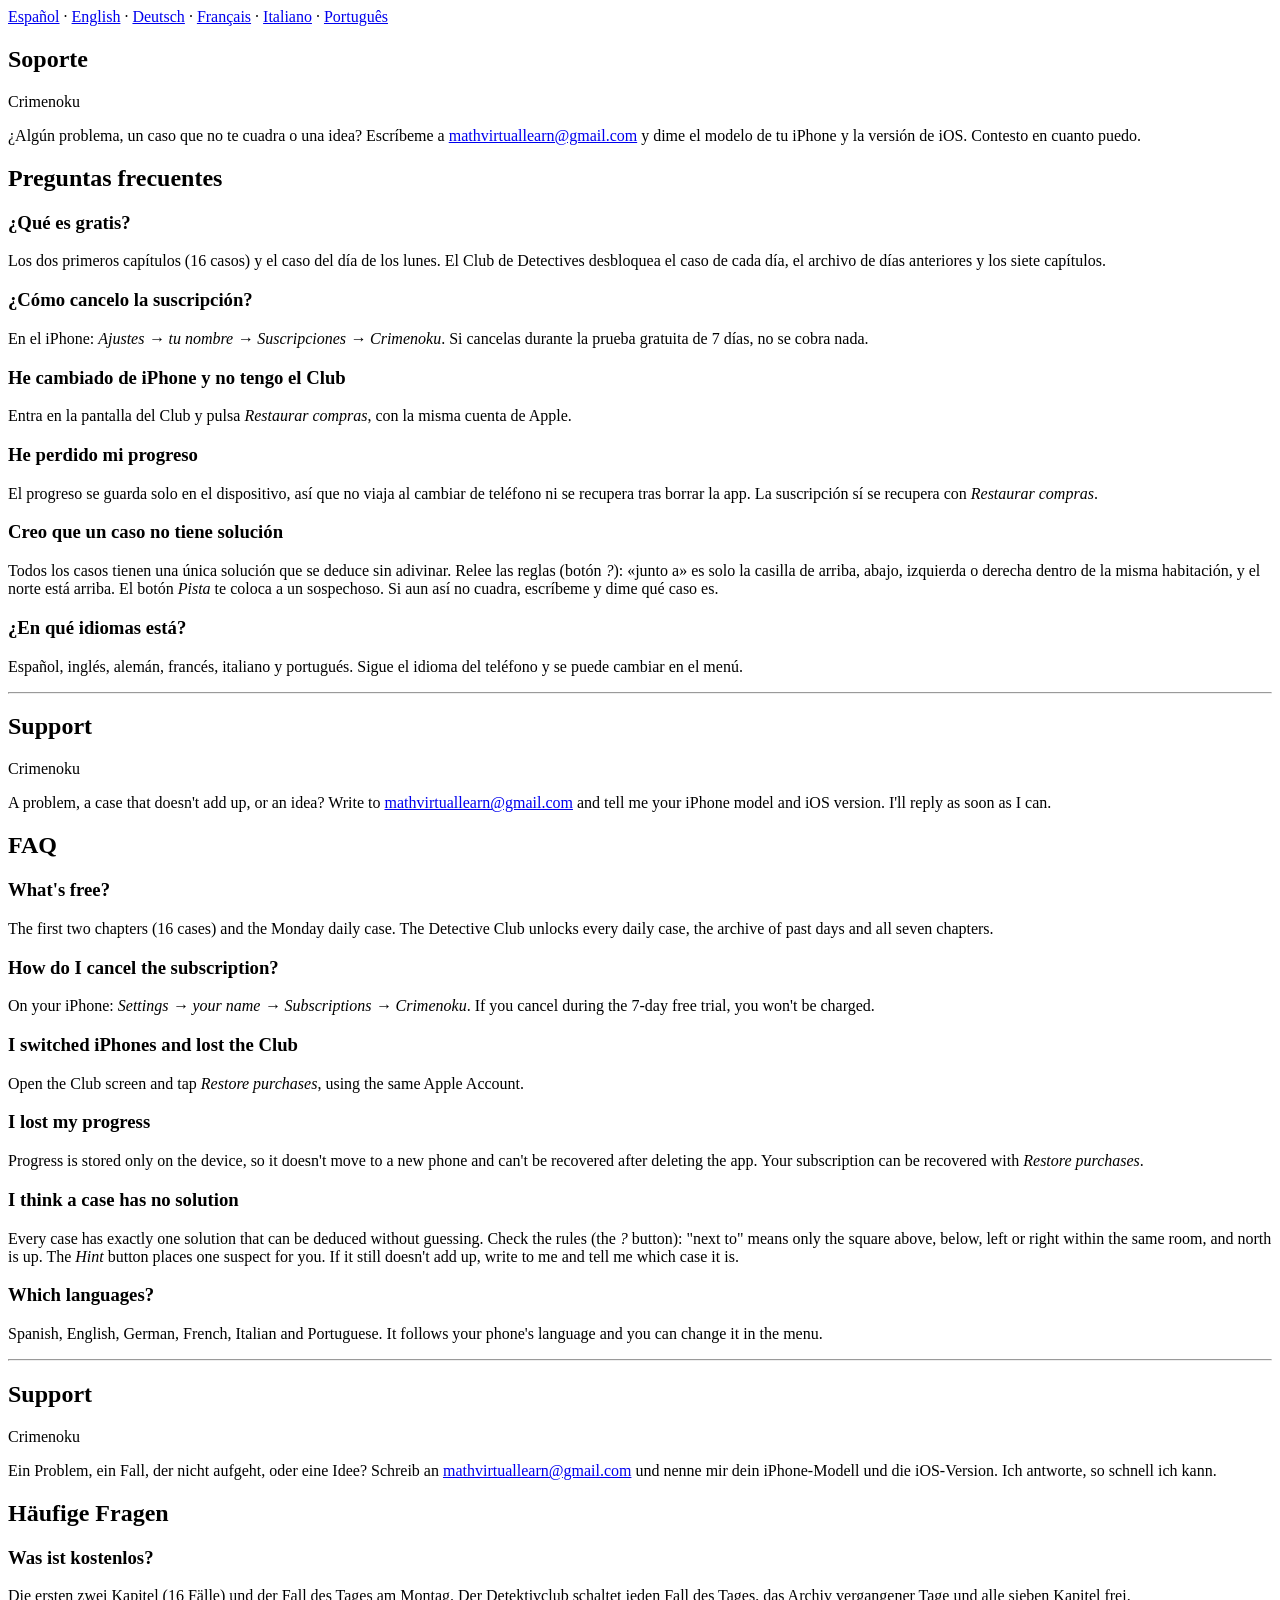
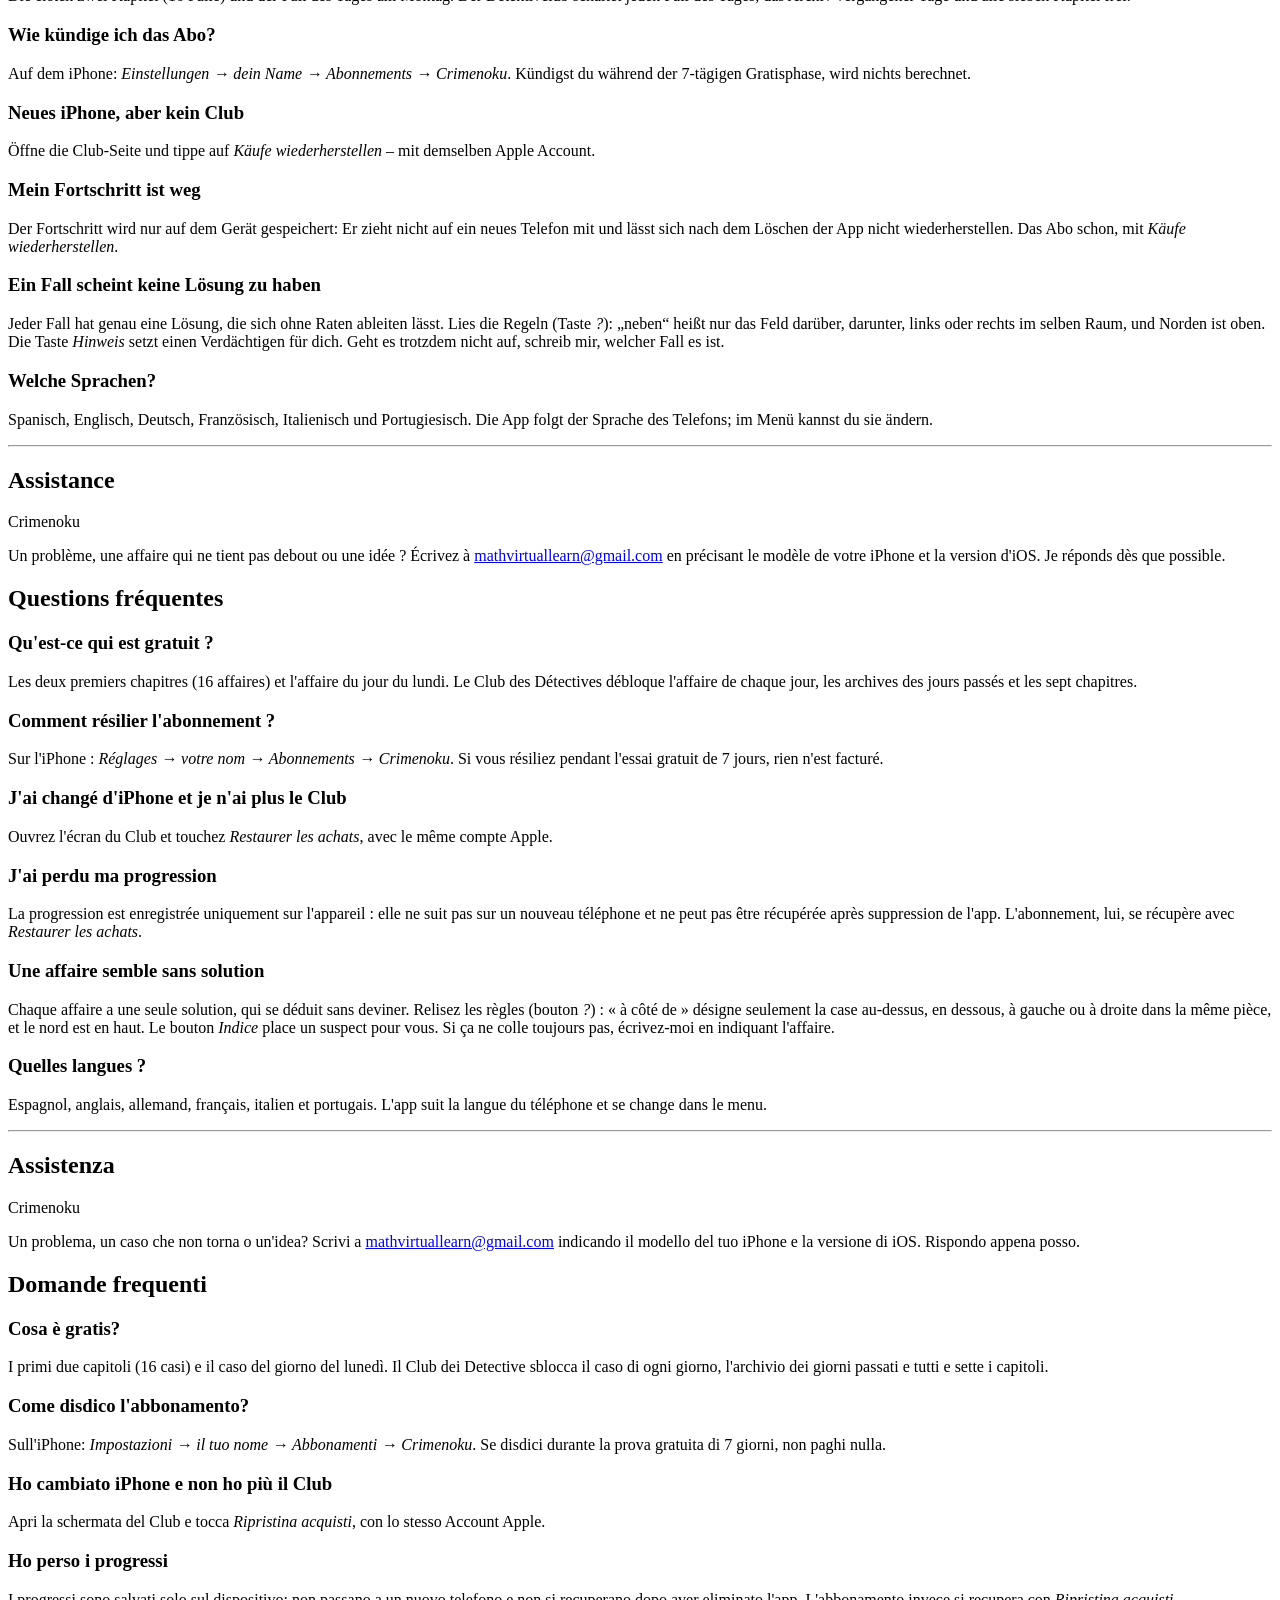
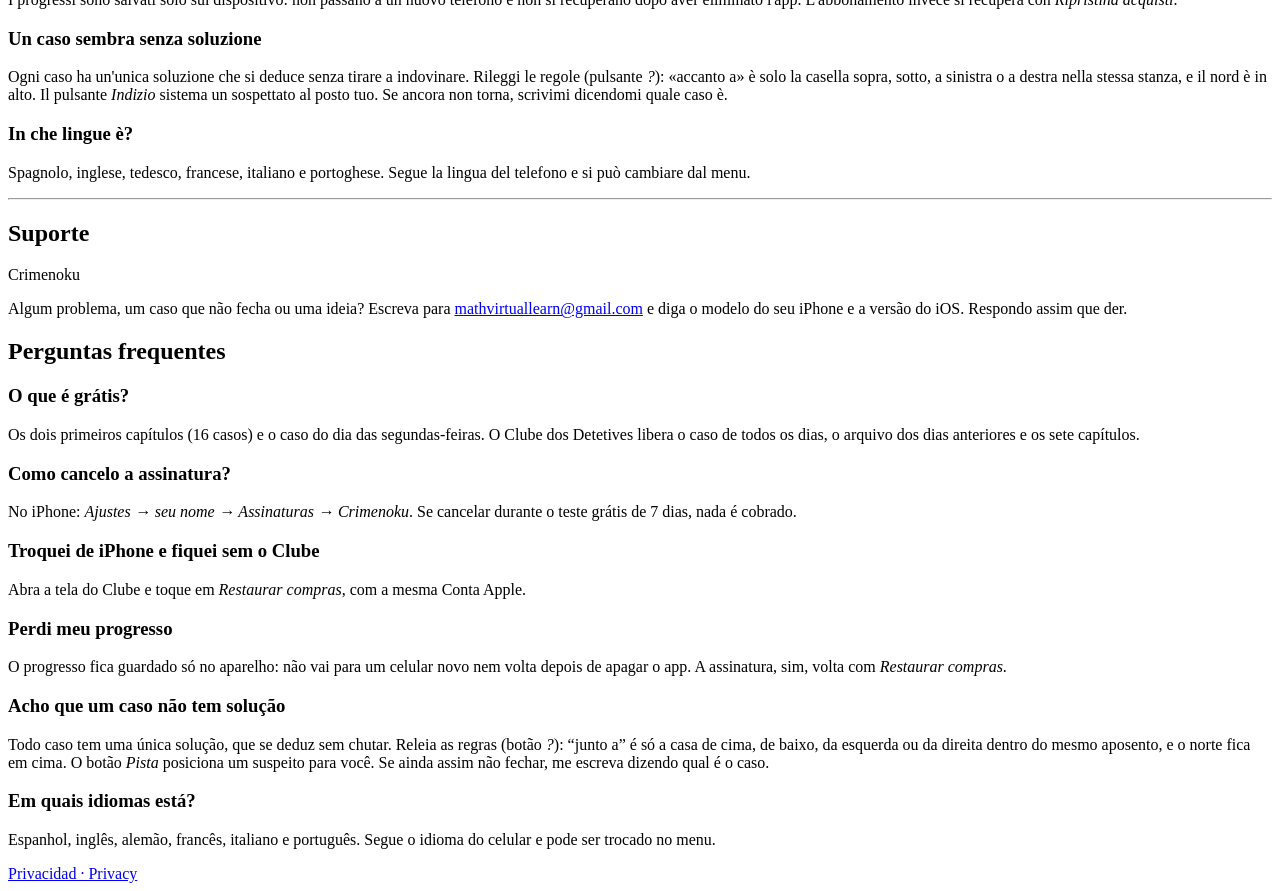
==== support.html @ f3ffa32c "Añade support.html" ====
<!DOCTYPE html>
<html lang="es">
<head>
<meta charset="utf-8">
<meta name="viewport" content="width=device-width, initial-scale=1">
<title>Soporte · Support · Crimenoku</title>
<link rel="stylesheet" href="estilo.css">
</head>
<body>

<nav class="idiomas"><a href="#es">Español</a> · <a href="#en">English</a> · <a href="#de">Deutsch</a> · <a href="#fr">Français</a> · <a href="#it">Italiano</a> · <a href="#pt-BR">Português</a></nav>

<section id="es" lang="es">
<h1>Soporte</h1>
<p class="fecha">Crimenoku</p>
<p class="resumen">¿Algún problema, un caso que no te cuadra o una idea? Escríbeme a
<a href="mailto:mathvirtuallearn@gmail.com">mathvirtuallearn@gmail.com</a> y dime el modelo de tu iPhone y la versión de iOS. Contesto en
cuanto puedo.</p>
<h2>Preguntas frecuentes</h2>
<h3>¿Qué es gratis?</h3>
<p>Los dos primeros capítulos (16 casos) y el caso del día de los lunes. El Club de Detectives
desbloquea el caso de cada día, el archivo de días anteriores y los siete capítulos.</p>
<h3>¿Cómo cancelo la suscripción?</h3>
<p>En el iPhone: <em>Ajustes → tu nombre → Suscripciones → Crimenoku</em>. Si cancelas durante la
prueba gratuita de 7 días, no se cobra nada.</p>
<h3>He cambiado de iPhone y no tengo el Club</h3>
<p>Entra en la pantalla del Club y pulsa <em>Restaurar compras</em>, con la misma cuenta de Apple.</p>
<h3>He perdido mi progreso</h3>
<p>El progreso se guarda solo en el dispositivo, así que no viaja al cambiar de teléfono ni se
recupera tras borrar la app. La suscripción sí se recupera con <em>Restaurar compras</em>.</p>
<h3>Creo que un caso no tiene solución</h3>
<p>Todos los casos tienen una única solución que se deduce sin adivinar. Relee las reglas (botón
<em>?</em>): «junto a» es solo la casilla de arriba, abajo, izquierda o derecha dentro de la misma
habitación, y el norte está arriba. El botón <em>Pista</em> te coloca a un sospechoso. Si aun así no
cuadra, escríbeme y dime qué caso es.</p>
<h3>¿En qué idiomas está?</h3>
<p>Español, inglés, alemán, francés, italiano y portugués. Sigue el idioma del teléfono y se puede
cambiar en el menú.</p>
</section>
<hr>
<section id="en" lang="en">
<h1>Support</h1>
<p class="fecha">Crimenoku</p>
<p class="resumen">A problem, a case that doesn't add up, or an idea? Write to
<a href="mailto:mathvirtuallearn@gmail.com">mathvirtuallearn@gmail.com</a> and tell me your iPhone model and iOS version. I'll reply as
soon as I can.</p>
<h2>FAQ</h2>
<h3>What's free?</h3>
<p>The first two chapters (16 cases) and the Monday daily case. The Detective Club unlocks every
daily case, the archive of past days and all seven chapters.</p>
<h3>How do I cancel the subscription?</h3>
<p>On your iPhone: <em>Settings → your name → Subscriptions → Crimenoku</em>. If you cancel during
the 7-day free trial, you won't be charged.</p>
<h3>I switched iPhones and lost the Club</h3>
<p>Open the Club screen and tap <em>Restore purchases</em>, using the same Apple Account.</p>
<h3>I lost my progress</h3>
<p>Progress is stored only on the device, so it doesn't move to a new phone and can't be recovered
after deleting the app. Your subscription can be recovered with <em>Restore purchases</em>.</p>
<h3>I think a case has no solution</h3>
<p>Every case has exactly one solution that can be deduced without guessing. Check the rules (the
<em>?</em> button): "next to" means only the square above, below, left or right within the same room,
and north is up. The <em>Hint</em> button places one suspect for you. If it still doesn't add up,
write to me and tell me which case it is.</p>
<h3>Which languages?</h3>
<p>Spanish, English, German, French, Italian and Portuguese. It follows your phone's language and
you can change it in the menu.</p>
</section>
<hr>
<section id="de" lang="de">
<h1>Support</h1>
<p class="fecha">Crimenoku</p>
<p class="resumen">Ein Problem, ein Fall, der nicht aufgeht, oder eine Idee? Schreib an
<a href="mailto:mathvirtuallearn@gmail.com">mathvirtuallearn@gmail.com</a> und nenne mir dein iPhone-Modell und die iOS-Version. Ich
antworte, so schnell ich kann.</p>
<h2>Häufige Fragen</h2>
<h3>Was ist kostenlos?</h3>
<p>Die ersten zwei Kapitel (16 Fälle) und der Fall des Tages am Montag. Der Detektivclub schaltet
jeden Fall des Tages, das Archiv vergangener Tage und alle sieben Kapitel frei.</p>
<h3>Wie kündige ich das Abo?</h3>
<p>Auf dem iPhone: <em>Einstellungen → dein Name → Abonnements → Crimenoku</em>. Kündigst du während
der 7-tägigen Gratisphase, wird nichts berechnet.</p>
<h3>Neues iPhone, aber kein Club</h3>
<p>Öffne die Club-Seite und tippe auf <em>Käufe wiederherstellen</em> – mit demselben Apple Account.</p>
<h3>Mein Fortschritt ist weg</h3>
<p>Der Fortschritt wird nur auf dem Gerät gespeichert: Er zieht nicht auf ein neues Telefon mit und
lässt sich nach dem Löschen der App nicht wiederherstellen. Das Abo schon, mit
<em>Käufe wiederherstellen</em>.</p>
<h3>Ein Fall scheint keine Lösung zu haben</h3>
<p>Jeder Fall hat genau eine Lösung, die sich ohne Raten ableiten lässt. Lies die Regeln (Taste
<em>?</em>): „neben“ heißt nur das Feld darüber, darunter, links oder rechts im selben Raum, und
Norden ist oben. Die Taste <em>Hinweis</em> setzt einen Verdächtigen für dich. Geht es trotzdem nicht
auf, schreib mir, welcher Fall es ist.</p>
<h3>Welche Sprachen?</h3>
<p>Spanisch, Englisch, Deutsch, Französisch, Italienisch und Portugiesisch. Die App folgt der Sprache
des Telefons; im Menü kannst du sie ändern.</p>
</section>
<hr>
<section id="fr" lang="fr">
<h1>Assistance</h1>
<p class="fecha">Crimenoku</p>
<p class="resumen">Un problème, une affaire qui ne tient pas debout ou une idée ? Écrivez à
<a href="mailto:mathvirtuallearn@gmail.com">mathvirtuallearn@gmail.com</a> en précisant le modèle de votre iPhone et la version d'iOS. Je
réponds dès que possible.</p>
<h2>Questions fréquentes</h2>
<h3>Qu'est-ce qui est gratuit ?</h3>
<p>Les deux premiers chapitres (16 affaires) et l'affaire du jour du lundi. Le Club des Détectives
débloque l'affaire de chaque jour, les archives des jours passés et les sept chapitres.</p>
<h3>Comment résilier l'abonnement ?</h3>
<p>Sur l'iPhone : <em>Réglages → votre nom → Abonnements → Crimenoku</em>. Si vous résiliez pendant
l'essai gratuit de 7 jours, rien n'est facturé.</p>
<h3>J'ai changé d'iPhone et je n'ai plus le Club</h3>
<p>Ouvrez l'écran du Club et touchez <em>Restaurer les achats</em>, avec le même compte Apple.</p>
<h3>J'ai perdu ma progression</h3>
<p>La progression est enregistrée uniquement sur l'appareil : elle ne suit pas sur un nouveau
téléphone et ne peut pas être récupérée après suppression de l'app. L'abonnement, lui, se récupère
avec <em>Restaurer les achats</em>.</p>
<h3>Une affaire semble sans solution</h3>
<p>Chaque affaire a une seule solution, qui se déduit sans deviner. Relisez les règles (bouton
<em>?</em>) : « à côté de » désigne seulement la case au-dessus, en dessous, à gauche ou à droite dans
la même pièce, et le nord est en haut. Le bouton <em>Indice</em> place un suspect pour vous. Si ça ne
colle toujours pas, écrivez-moi en indiquant l'affaire.</p>
<h3>Quelles langues ?</h3>
<p>Espagnol, anglais, allemand, français, italien et portugais. L'app suit la langue du téléphone et
se change dans le menu.</p>
</section>
<hr>
<section id="it" lang="it">
<h1>Assistenza</h1>
<p class="fecha">Crimenoku</p>
<p class="resumen">Un problema, un caso che non torna o un'idea? Scrivi a
<a href="mailto:mathvirtuallearn@gmail.com">mathvirtuallearn@gmail.com</a> indicando il modello del tuo iPhone e la versione di iOS.
Rispondo appena posso.</p>
<h2>Domande frequenti</h2>
<h3>Cosa è gratis?</h3>
<p>I primi due capitoli (16 casi) e il caso del giorno del lunedì. Il Club dei Detective sblocca il
caso di ogni giorno, l'archivio dei giorni passati e tutti e sette i capitoli.</p>
<h3>Come disdico l'abbonamento?</h3>
<p>Sull'iPhone: <em>Impostazioni → il tuo nome → Abbonamenti → Crimenoku</em>. Se disdici durante la
prova gratuita di 7 giorni, non paghi nulla.</p>
<h3>Ho cambiato iPhone e non ho più il Club</h3>
<p>Apri la schermata del Club e tocca <em>Ripristina acquisti</em>, con lo stesso Account Apple.</p>
<h3>Ho perso i progressi</h3>
<p>I progressi sono salvati solo sul dispositivo: non passano a un nuovo telefono e non si recuperano
dopo aver eliminato l'app. L'abbonamento invece si recupera con <em>Ripristina acquisti</em>.</p>
<h3>Un caso sembra senza soluzione</h3>
<p>Ogni caso ha un'unica soluzione che si deduce senza tirare a indovinare. Rileggi le regole
(pulsante <em>?</em>): «accanto a» è solo la casella sopra, sotto, a sinistra o a destra nella stessa
stanza, e il nord è in alto. Il pulsante <em>Indizio</em> sistema un sospettato al posto tuo. Se
ancora non torna, scrivimi dicendomi quale caso è.</p>
<h3>In che lingue è?</h3>
<p>Spagnolo, inglese, tedesco, francese, italiano e portoghese. Segue la lingua del telefono e si
può cambiare dal menu.</p>
</section>
<hr>
<section id="pt-BR" lang="pt-BR">
<h1>Suporte</h1>
<p class="fecha">Crimenoku</p>
<p class="resumen">Algum problema, um caso que não fecha ou uma ideia? Escreva para
<a href="mailto:mathvirtuallearn@gmail.com">mathvirtuallearn@gmail.com</a> e diga o modelo do seu iPhone e a versão do iOS. Respondo
assim que der.</p>
<h2>Perguntas frequentes</h2>
<h3>O que é grátis?</h3>
<p>Os dois primeiros capítulos (16 casos) e o caso do dia das segundas-feiras. O Clube dos
Detetives libera o caso de todos os dias, o arquivo dos dias anteriores e os sete capítulos.</p>
<h3>Como cancelo a assinatura?</h3>
<p>No iPhone: <em>Ajustes → seu nome → Assinaturas → Crimenoku</em>. Se cancelar durante o teste
grátis de 7 dias, nada é cobrado.</p>
<h3>Troquei de iPhone e fiquei sem o Clube</h3>
<p>Abra a tela do Clube e toque em <em>Restaurar compras</em>, com a mesma Conta Apple.</p>
<h3>Perdi meu progresso</h3>
<p>O progresso fica guardado só no aparelho: não vai para um celular novo nem volta depois de apagar
o app. A assinatura, sim, volta com <em>Restaurar compras</em>.</p>
<h3>Acho que um caso não tem solução</h3>
<p>Todo caso tem uma única solução, que se deduz sem chutar. Releia as regras (botão <em>?</em>):
“junto a” é só a casa de cima, de baixo, da esquerda ou da direita dentro do mesmo aposento, e o
norte fica em cima. O botão <em>Pista</em> posiciona um suspeito para você. Se ainda assim não
fechar, me escreva dizendo qual é o caso.</p>
<h3>Em quais idiomas está?</h3>
<p>Espanhol, inglês, alemão, francês, italiano e português. Segue o idioma do celular e pode ser
trocado no menu.</p>
</section>

<footer><a href="index.html">Privacidad · Privacy</a></footer>

</body>
</html>
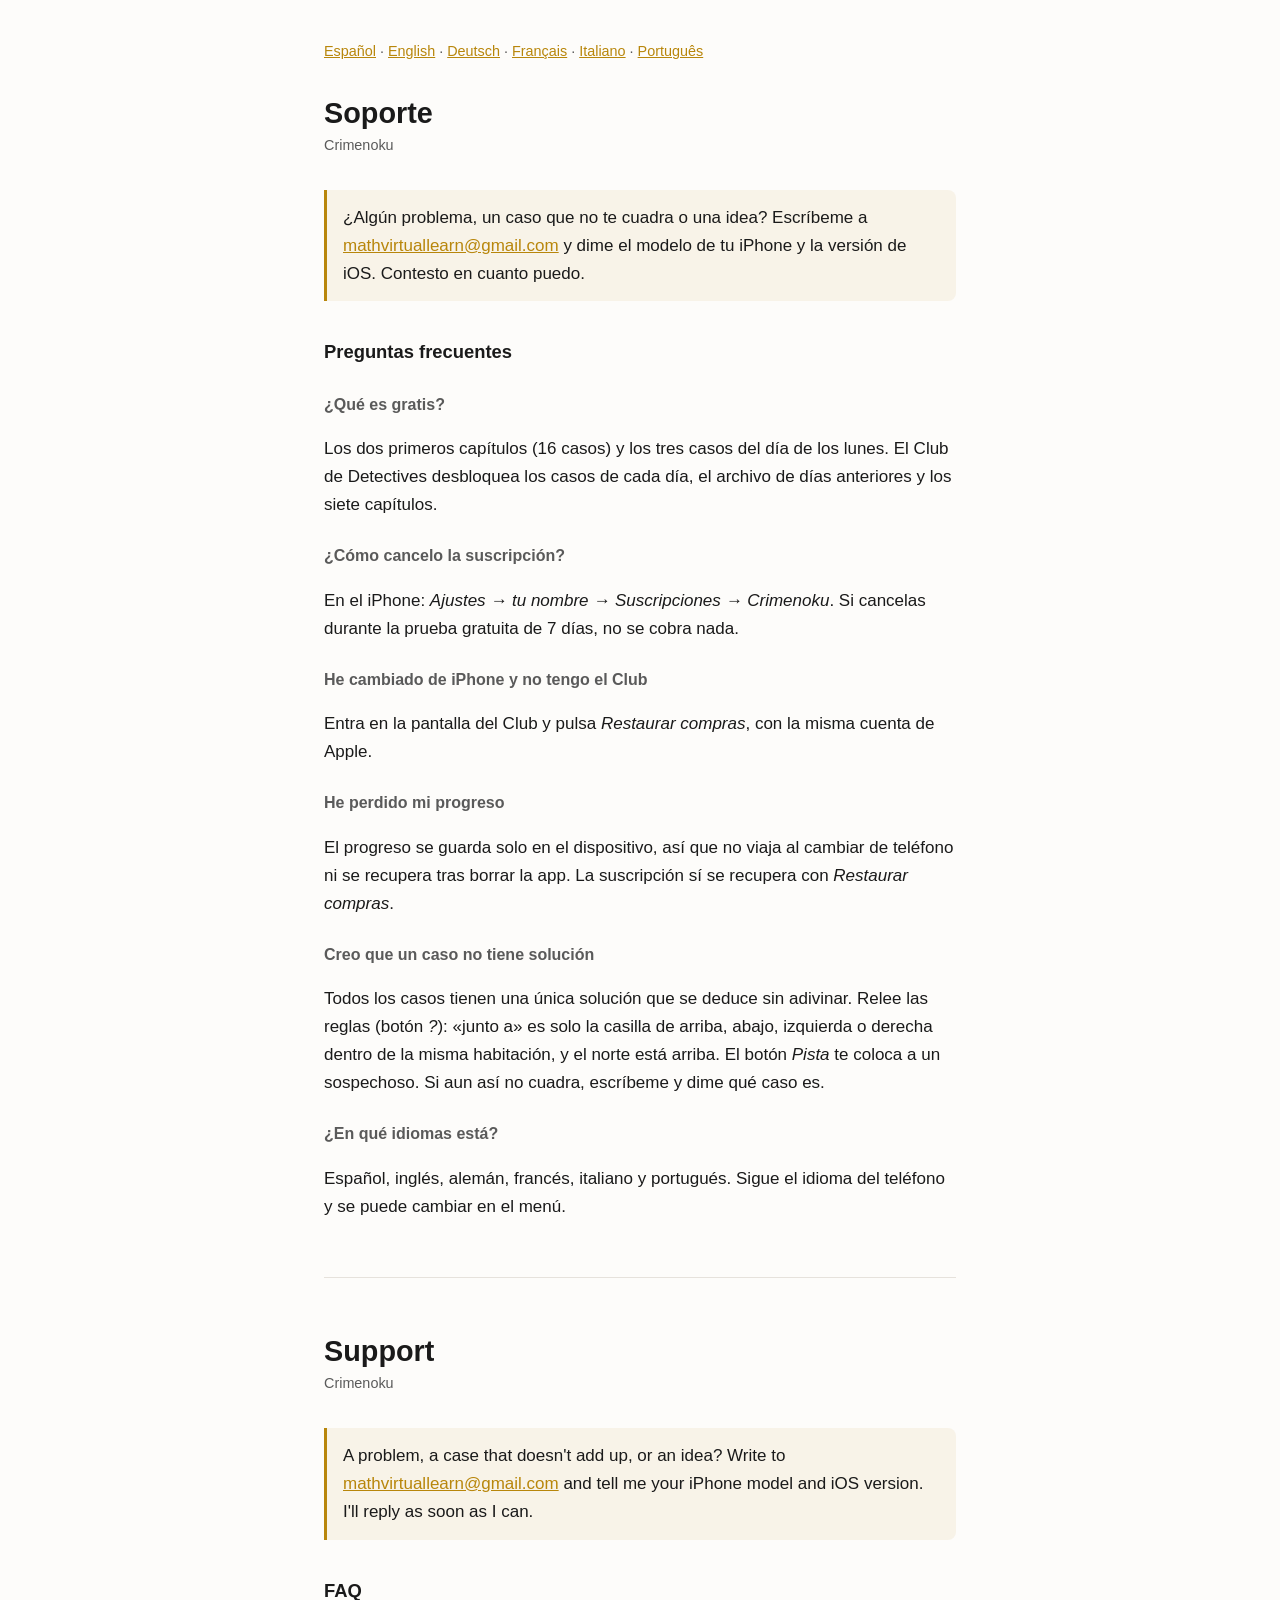
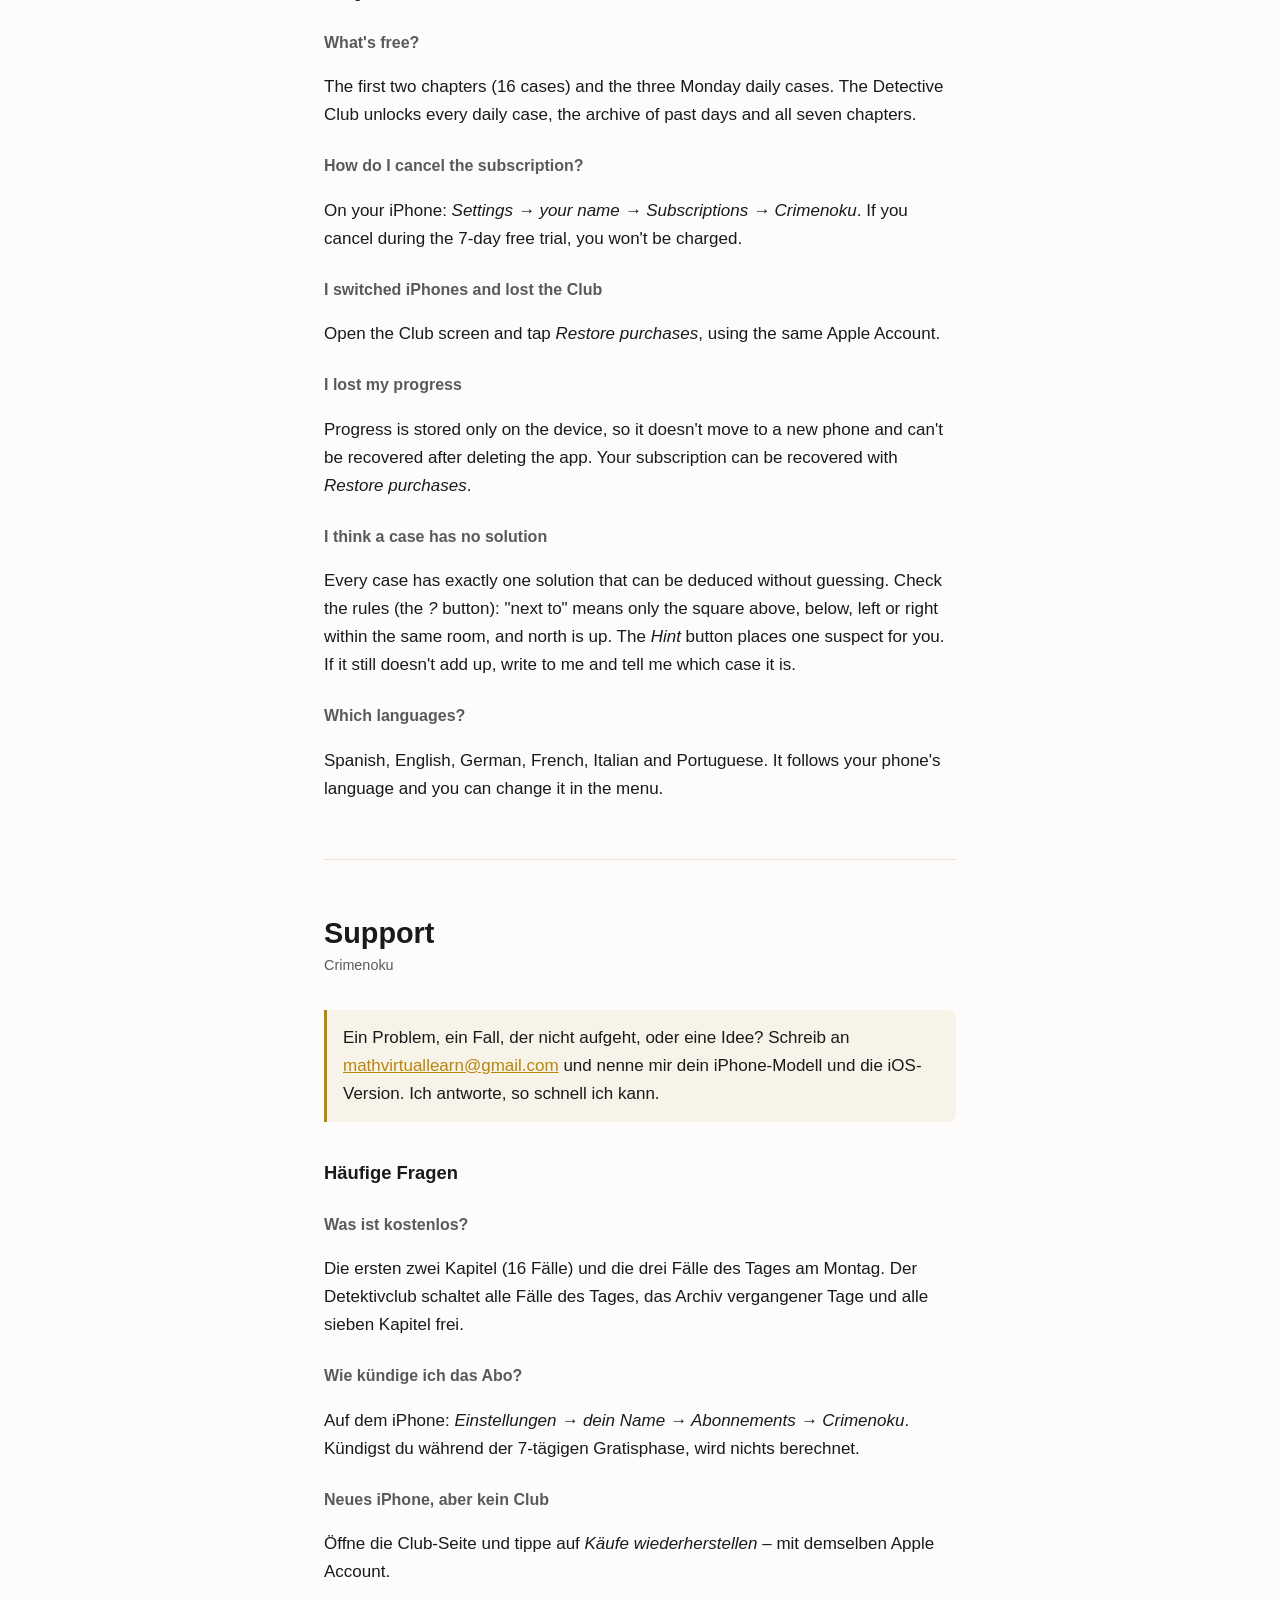
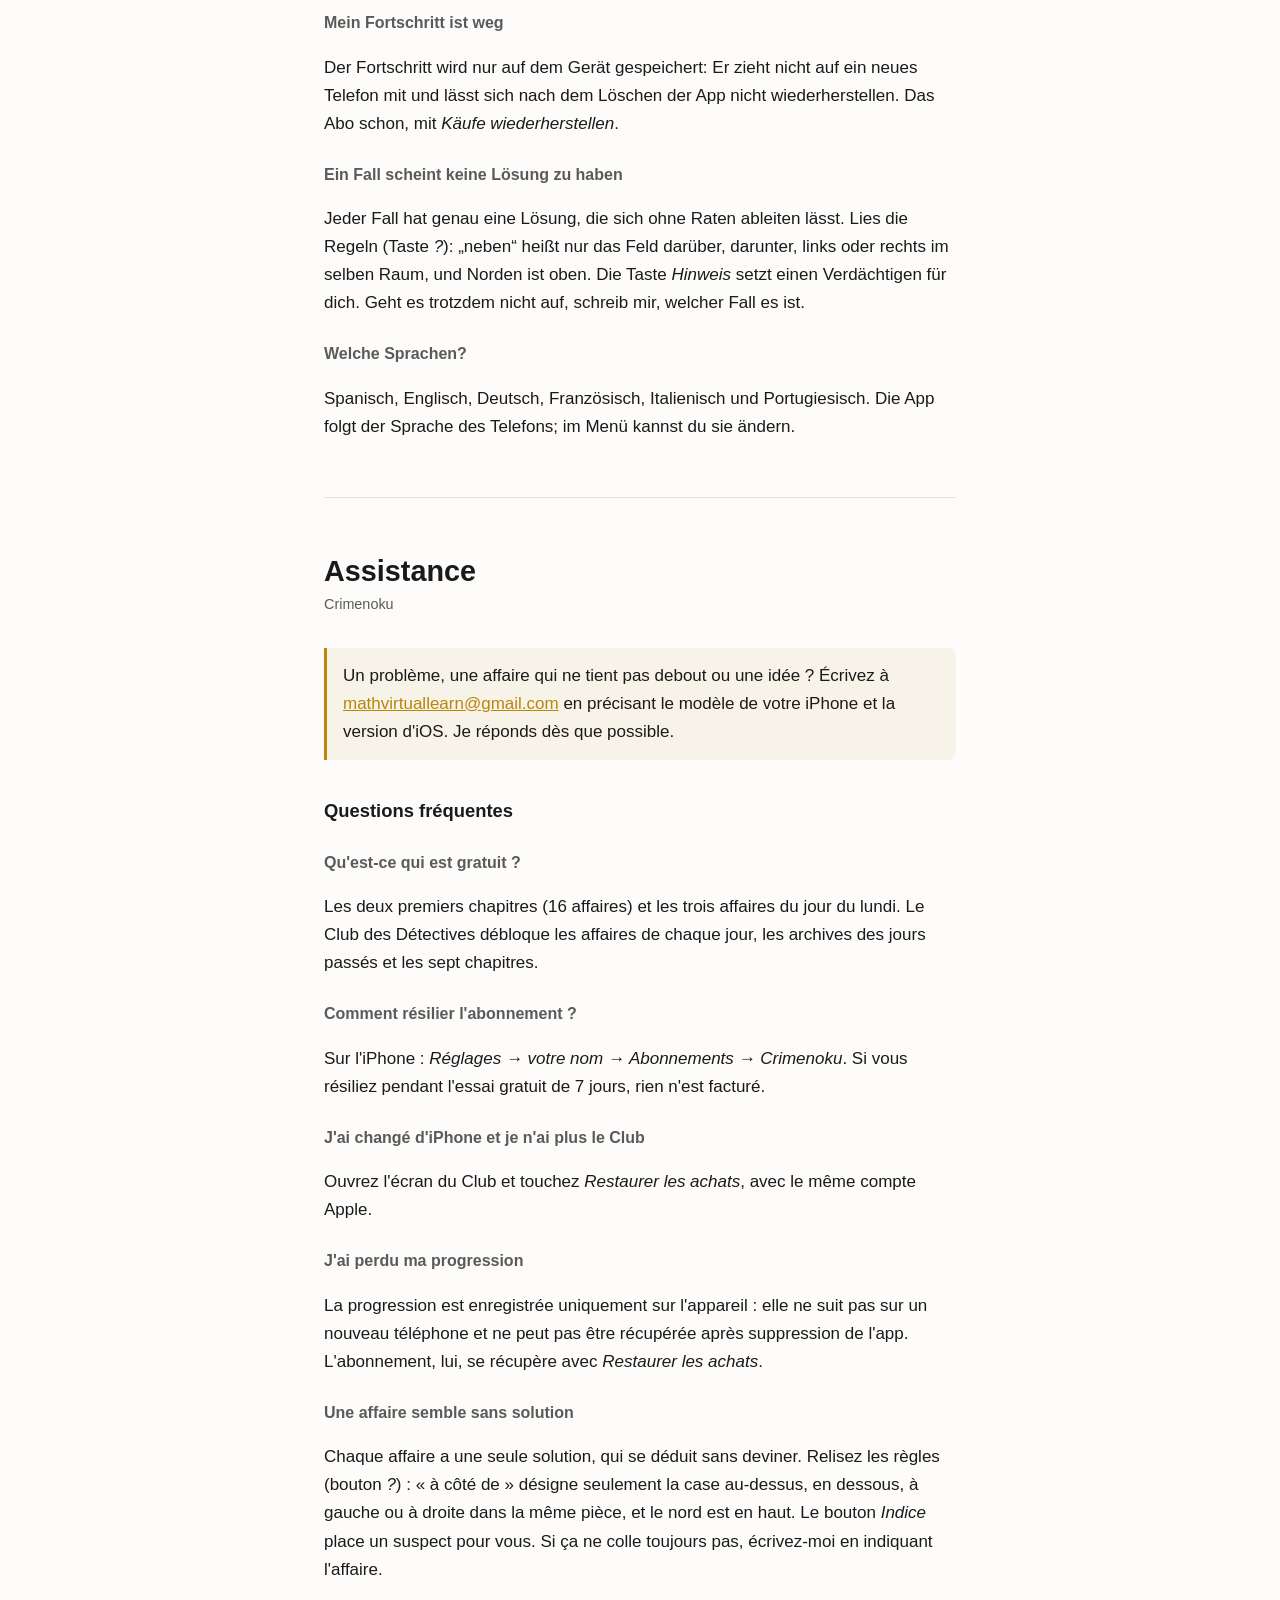
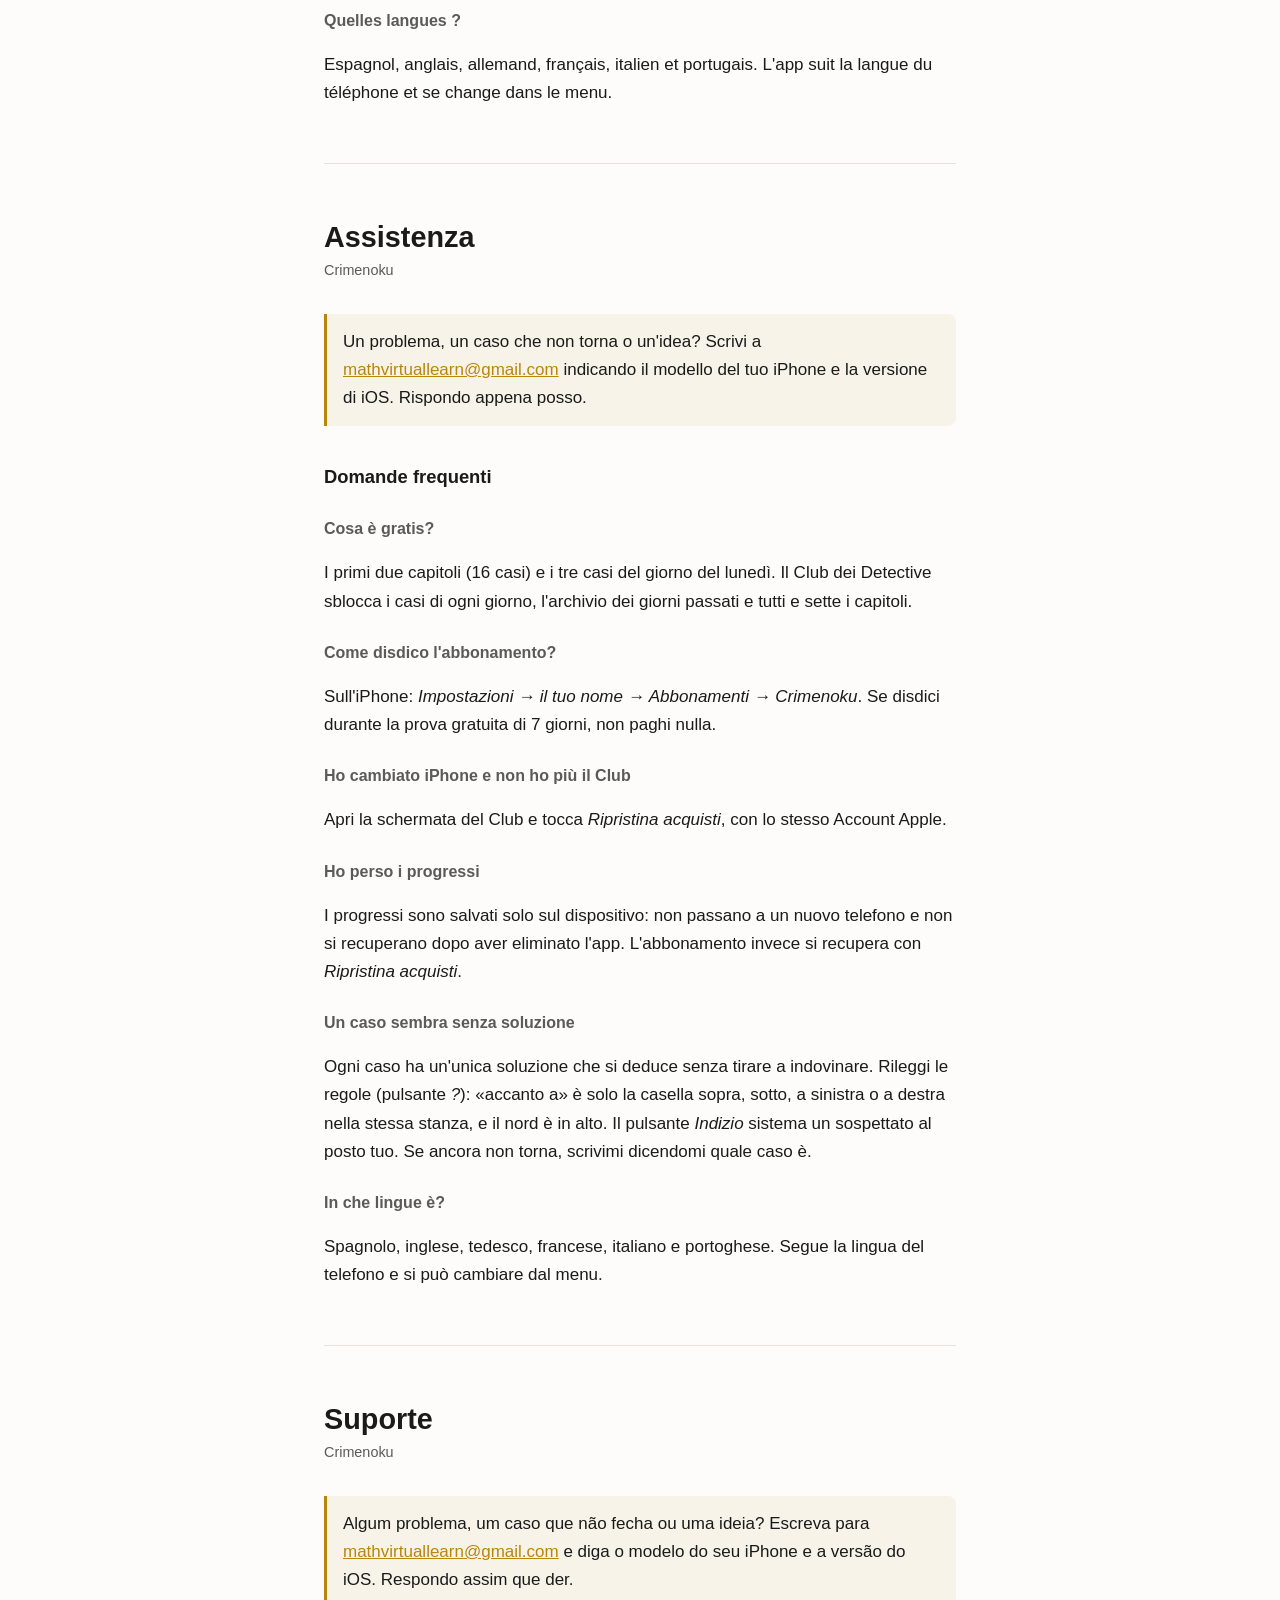
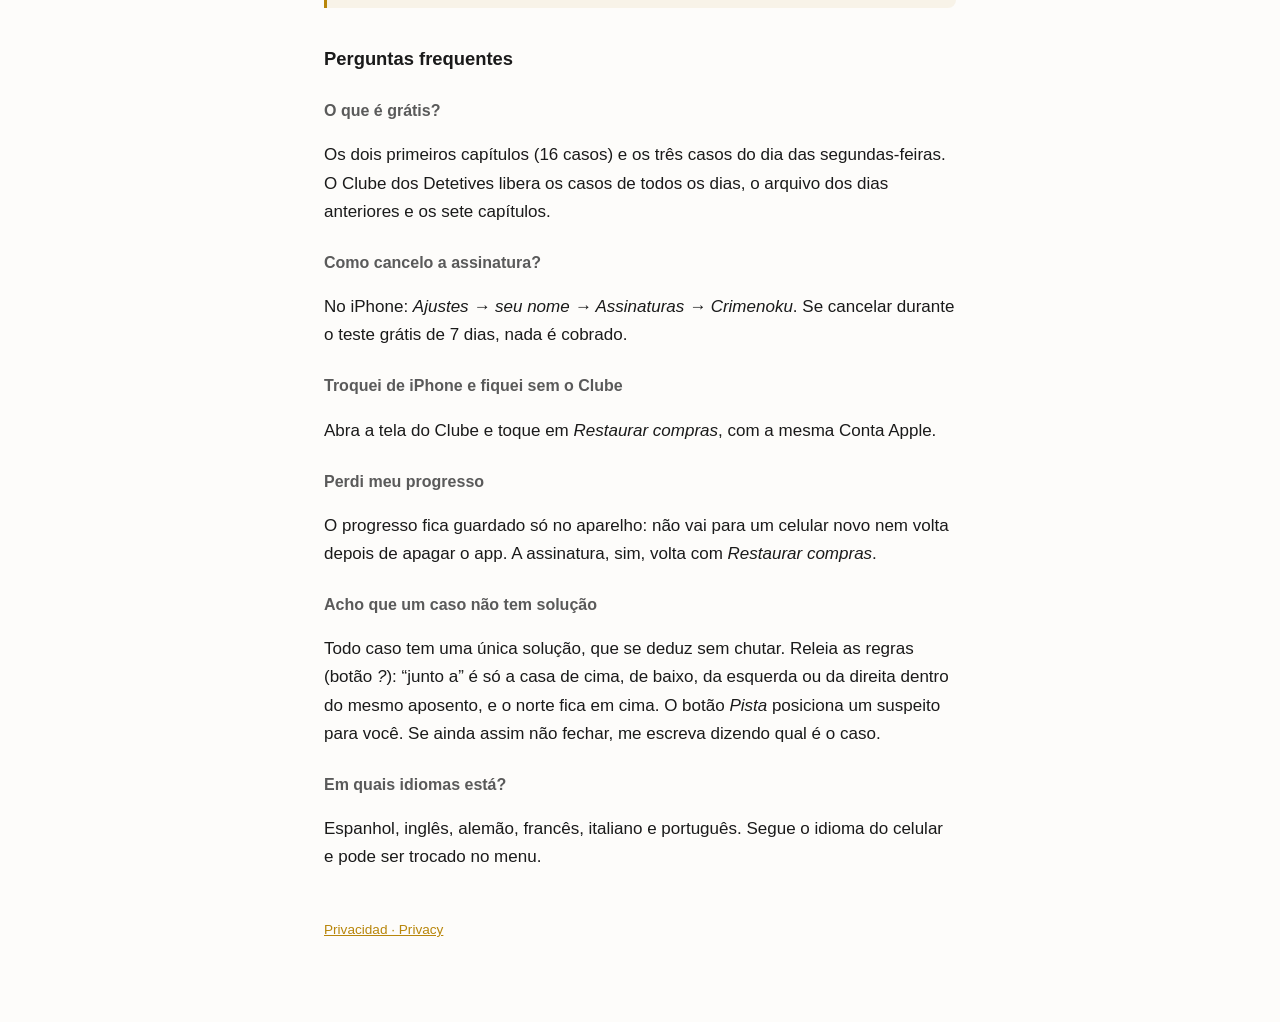
==== commit 12219822: "Tres casos del día" ====
--- a/support.html
+++ b/support.html
@@ -18,8 +18,8 @@
 cuanto puedo.</p>
 <h2>Preguntas frecuentes</h2>
 <h3>¿Qué es gratis?</h3>
-<p>Los dos primeros capítulos (16 casos) y el caso del día de los lunes. El Club de Detectives
-desbloquea el caso de cada día, el archivo de días anteriores y los siete capítulos.</p>
+<p>Los dos primeros capítulos (16 casos) y los tres casos del día de los lunes. El Club de Detectives
+desbloquea los casos de cada día, el archivo de días anteriores y los siete capítulos.</p>
 <h3>¿Cómo cancelo la suscripción?</h3>
 <p>En el iPhone: <em>Ajustes → tu nombre → Suscripciones → Crimenoku</em>. Si cancelas durante la
 prueba gratuita de 7 días, no se cobra nada.</p>
@@ -46,7 +46,7 @@
 soon as I can.</p>
 <h2>FAQ</h2>
 <h3>What's free?</h3>
-<p>The first two chapters (16 cases) and the Monday daily case. The Detective Club unlocks every
+<p>The first two chapters (16 cases) and the three Monday daily cases. The Detective Club unlocks every
 daily case, the archive of past days and all seven chapters.</p>
 <h3>How do I cancel the subscription?</h3>
 <p>On your iPhone: <em>Settings → your name → Subscriptions → Crimenoku</em>. If you cancel during
@@ -74,8 +74,8 @@
 antworte, so schnell ich kann.</p>
 <h2>Häufige Fragen</h2>
 <h3>Was ist kostenlos?</h3>
-<p>Die ersten zwei Kapitel (16 Fälle) und der Fall des Tages am Montag. Der Detektivclub schaltet
-jeden Fall des Tages, das Archiv vergangener Tage und alle sieben Kapitel frei.</p>
+<p>Die ersten zwei Kapitel (16 Fälle) und die drei Fälle des Tages am Montag. Der Detektivclub schaltet
+alle Fälle des Tages, das Archiv vergangener Tage und alle sieben Kapitel frei.</p>
 <h3>Wie kündige ich das Abo?</h3>
 <p>Auf dem iPhone: <em>Einstellungen → dein Name → Abonnements → Crimenoku</em>. Kündigst du während
 der 7-tägigen Gratisphase, wird nichts berechnet.</p>
@@ -103,8 +103,8 @@
 réponds dès que possible.</p>
 <h2>Questions fréquentes</h2>
 <h3>Qu'est-ce qui est gratuit ?</h3>
-<p>Les deux premiers chapitres (16 affaires) et l'affaire du jour du lundi. Le Club des Détectives
-débloque l'affaire de chaque jour, les archives des jours passés et les sept chapitres.</p>
+<p>Les deux premiers chapitres (16 affaires) et les trois affaires du jour du lundi. Le Club des Détectives
+débloque les affaires de chaque jour, les archives des jours passés et les sept chapitres.</p>
 <h3>Comment résilier l'abonnement ?</h3>
 <p>Sur l'iPhone : <em>Réglages → votre nom → Abonnements → Crimenoku</em>. Si vous résiliez pendant
 l'essai gratuit de 7 jours, rien n'est facturé.</p>
@@ -132,8 +132,8 @@
 Rispondo appena posso.</p>
 <h2>Domande frequenti</h2>
 <h3>Cosa è gratis?</h3>
-<p>I primi due capitoli (16 casi) e il caso del giorno del lunedì. Il Club dei Detective sblocca il
-caso di ogni giorno, l'archivio dei giorni passati e tutti e sette i capitoli.</p>
+<p>I primi due capitoli (16 casi) e i tre casi del giorno del lunedì. Il Club dei Detective sblocca i
+casi di ogni giorno, l'archivio dei giorni passati e tutti e sette i capitoli.</p>
 <h3>Come disdico l'abbonamento?</h3>
 <p>Sull'iPhone: <em>Impostazioni → il tuo nome → Abbonamenti → Crimenoku</em>. Se disdici durante la
 prova gratuita di 7 giorni, non paghi nulla.</p>
@@ -160,8 +160,8 @@
 assim que der.</p>
 <h2>Perguntas frequentes</h2>
 <h3>O que é grátis?</h3>
-<p>Os dois primeiros capítulos (16 casos) e o caso do dia das segundas-feiras. O Clube dos
-Detetives libera o caso de todos os dias, o arquivo dos dias anteriores e os sete capítulos.</p>
+<p>Os dois primeiros capítulos (16 casos) e os três casos do dia das segundas-feiras. O Clube dos
+Detetives libera os casos de todos os dias, o arquivo dos dias anteriores e os sete capítulos.</p>
 <h3>Como cancelo a assinatura?</h3>
 <p>No iPhone: <em>Ajustes → seu nome → Assinaturas → Crimenoku</em>. Se cancelar durante o teste
 grátis de 7 dias, nada é cobrado.</p>
--- a/estilo.css
+++ b/estilo.css
@@ -0,0 +1,27 @@
+:root {
+  --tinta: #1a1a1a; --suave: #5a5a5a; --fondo: #fdfcfa; --linea: #e6e2dc; --acento: #b8860b;
+}
+@media (prefers-color-scheme: dark) {
+  :root { --tinta: #ececec; --suave: #a8a8a8; --fondo: #141414; --linea: #2e2e2e; --acento: #d4a437; }
+}
+* { box-sizing: border-box; }
+body {
+  margin: 0 auto; padding: 2.5rem 1.25rem 5rem; max-width: 42rem;
+  font: 17px/1.65 -apple-system, BlinkMacSystemFont, "Segoe UI", Roboto, sans-serif;
+  color: var(--tinta); background: var(--fondo);
+}
+h1 { font-size: 1.8rem; line-height: 1.2; margin: 0 0 .25rem; }
+h2 { font-size: 1.15rem; margin: 2.25rem 0 .5rem; }
+h3 { font-size: 1rem; margin: 1.5rem 0 .35rem; color: var(--suave); font-weight: 600; }
+.fecha { color: var(--suave); font-size: .9rem; margin: 0 0 2rem; }
+.resumen {
+  border-left: 3px solid var(--acento); padding: .85rem 1rem;
+  background: color-mix(in srgb, var(--acento) 7%, transparent); border-radius: 0 8px 8px 0;
+}
+ul { padding-left: 1.2rem; }
+li { margin: .3rem 0; }
+a { color: var(--acento); }
+hr { border: 0; border-top: 1px solid var(--linea); margin: 3.5rem 0; }
+footer { color: var(--suave); font-size: .85rem; margin-top: 3rem; }
+nav.idiomas { font-size: .9rem; margin: 0 0 2rem; color: var(--suave); }
+section { scroll-margin-top: 1rem; }
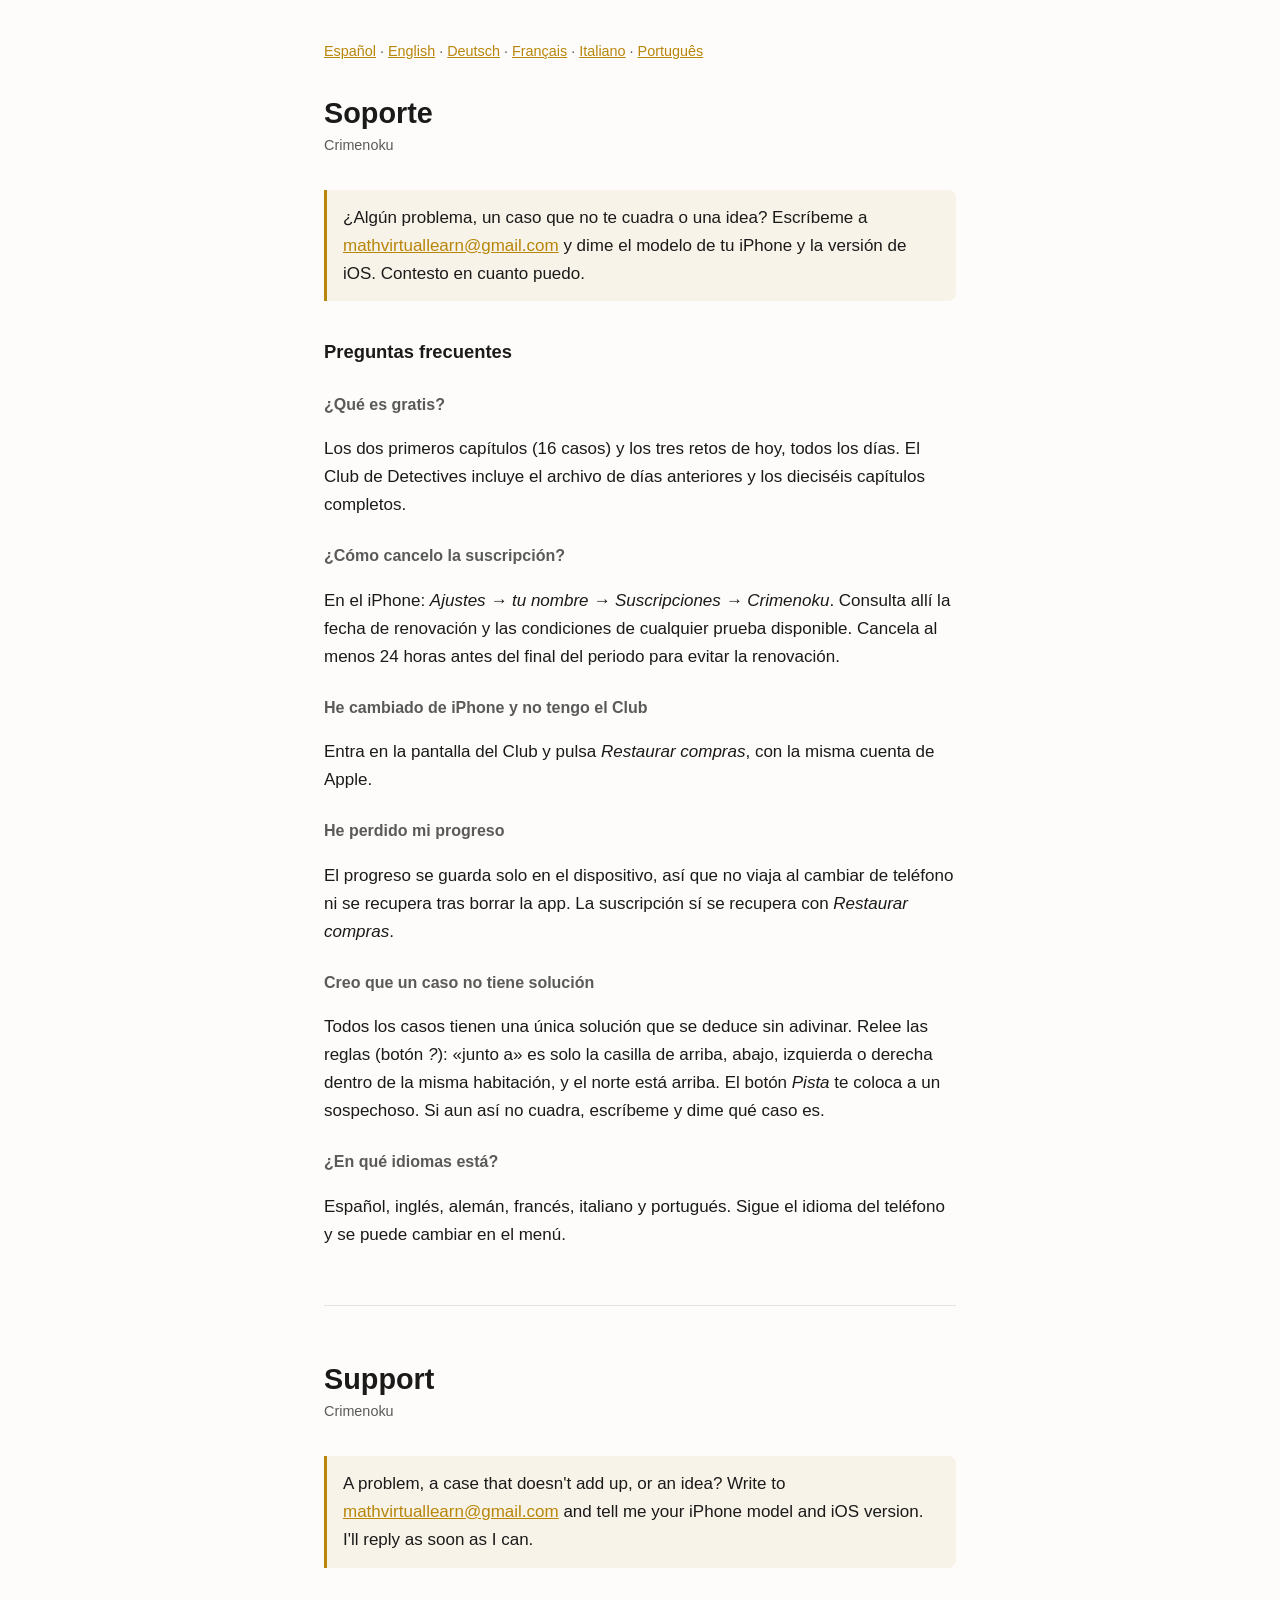
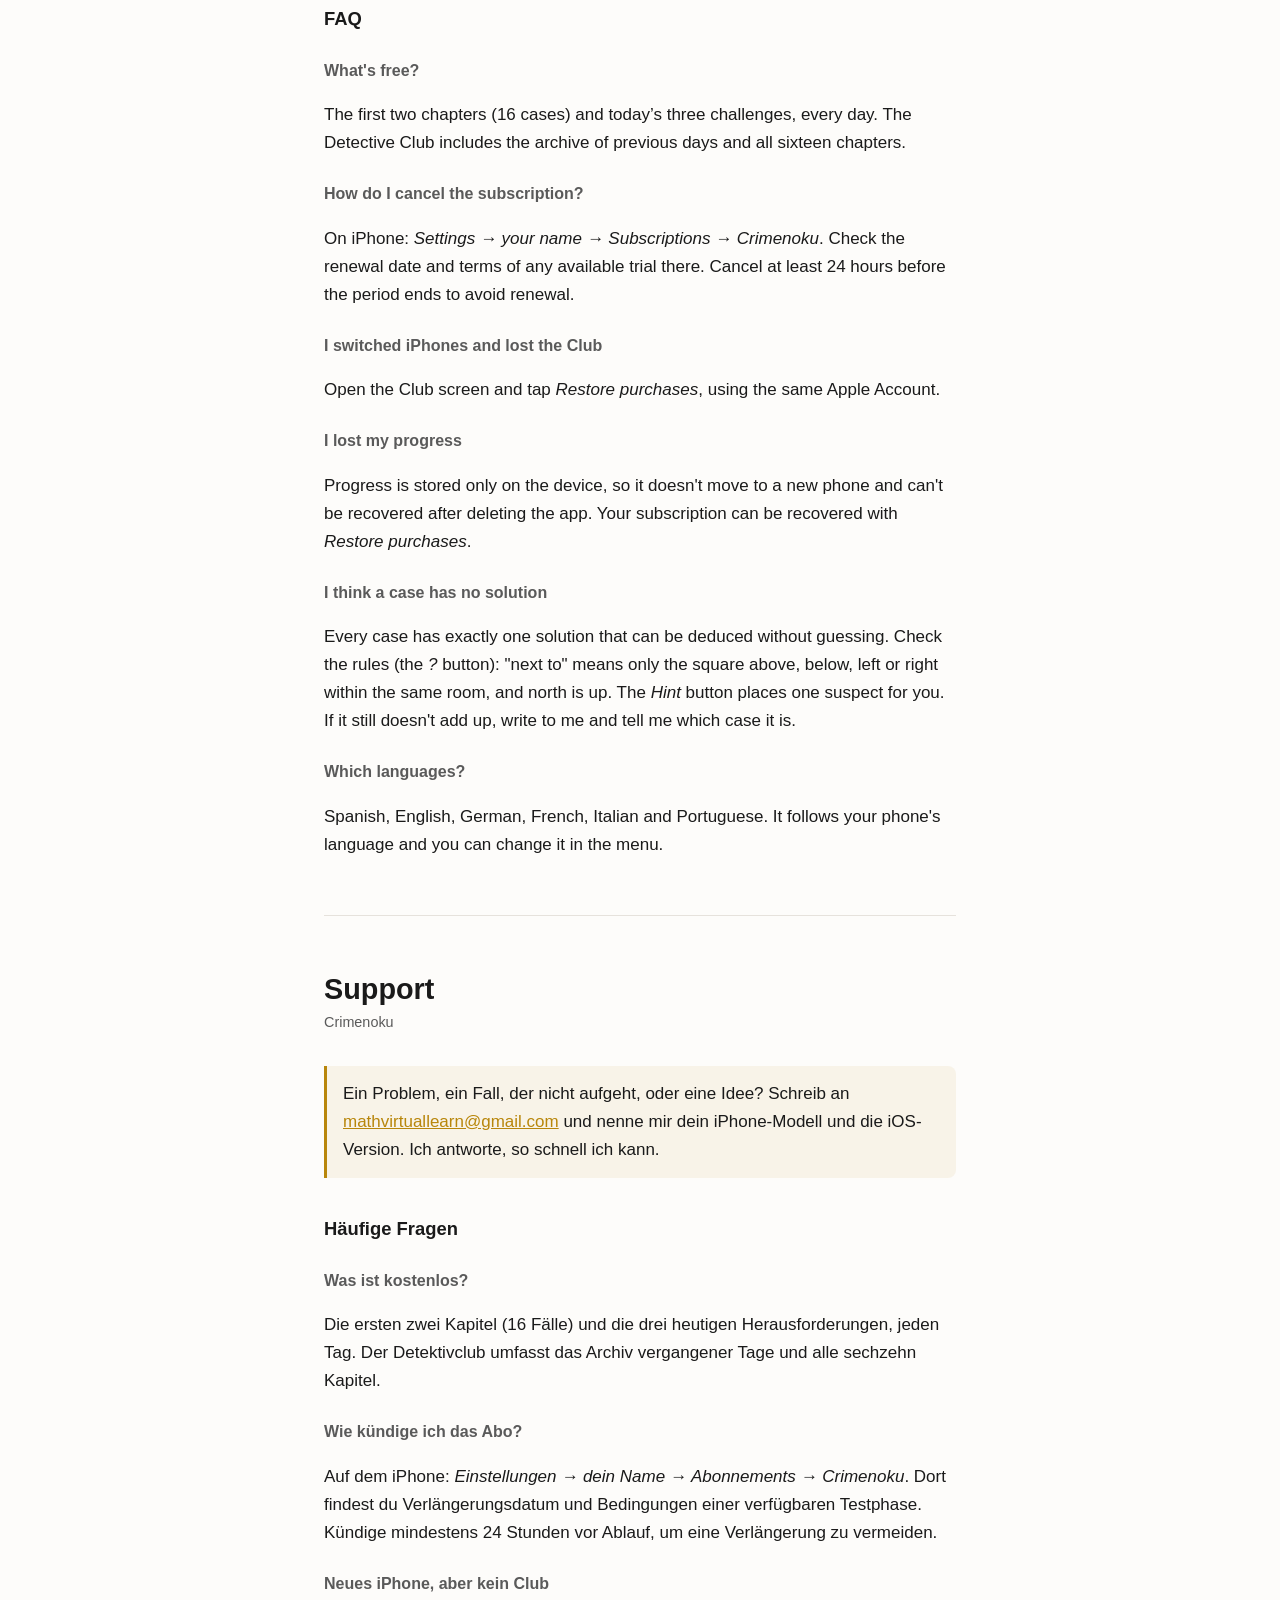
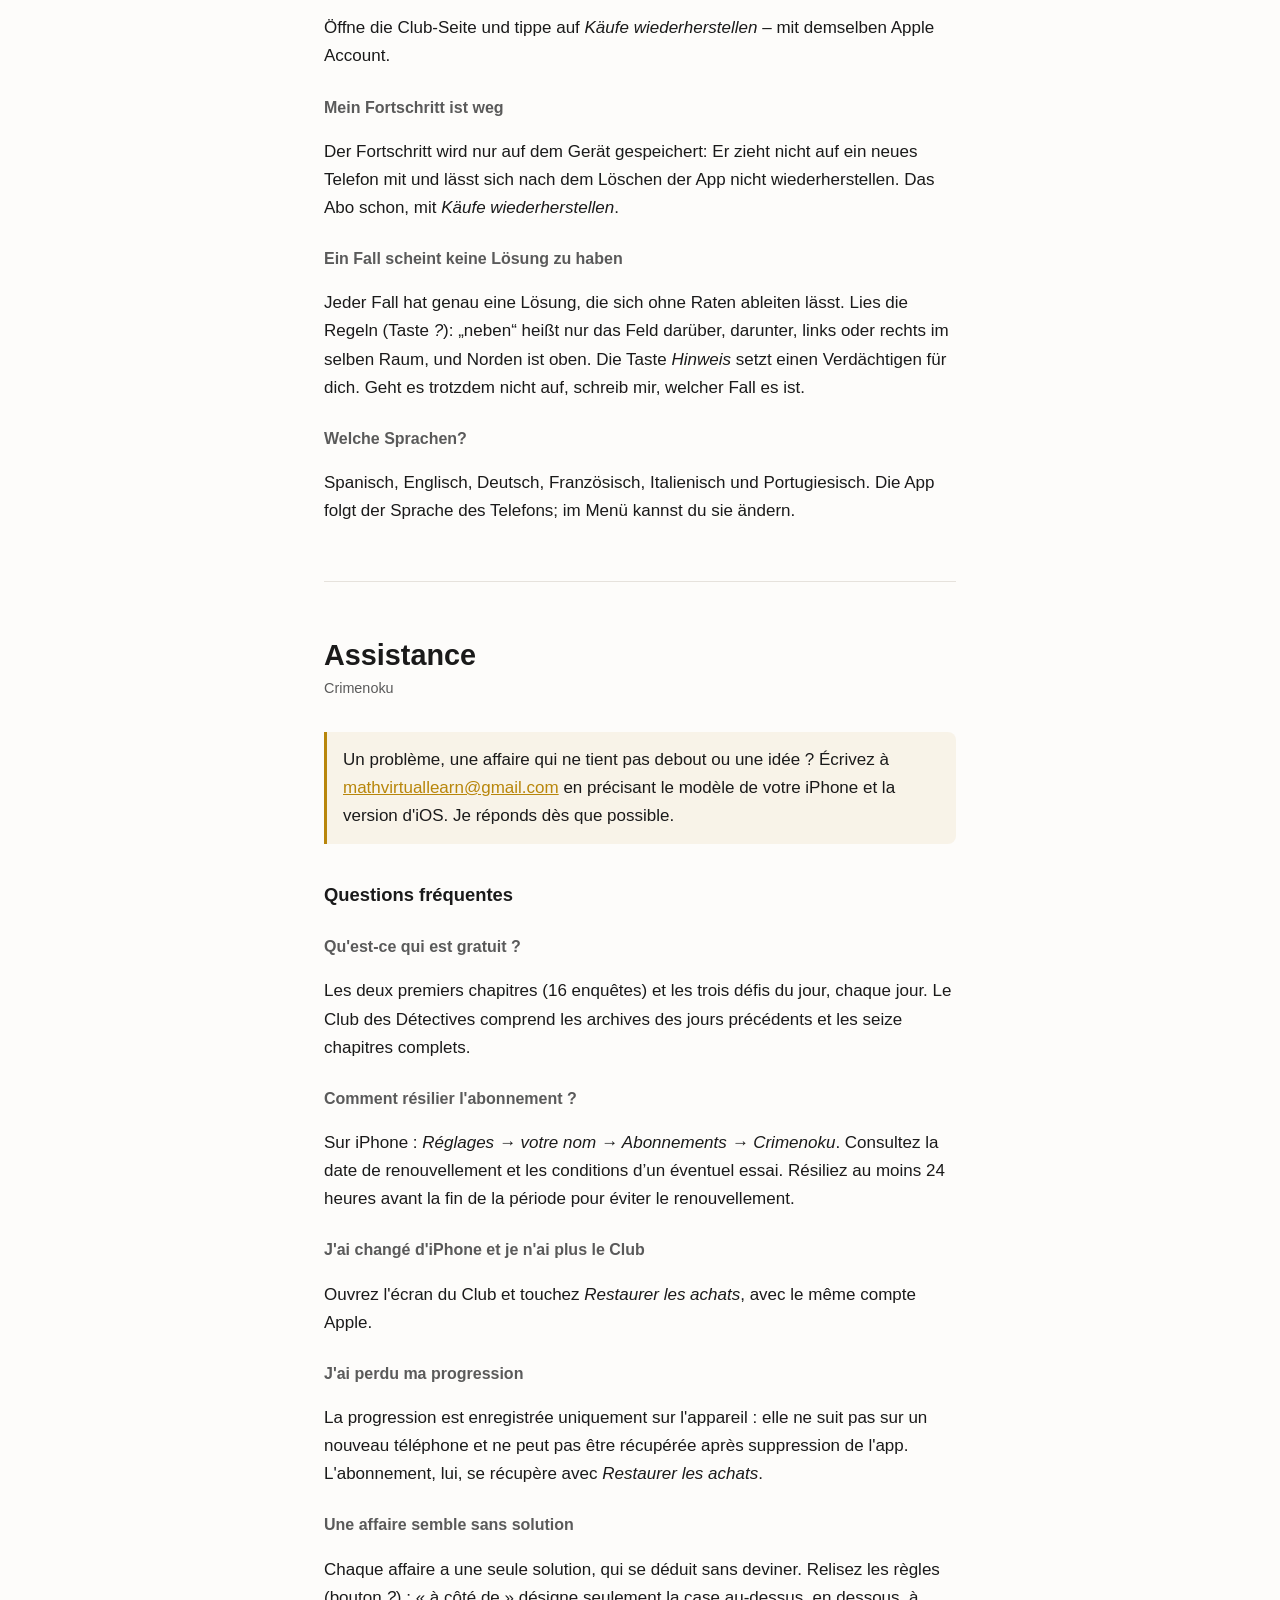
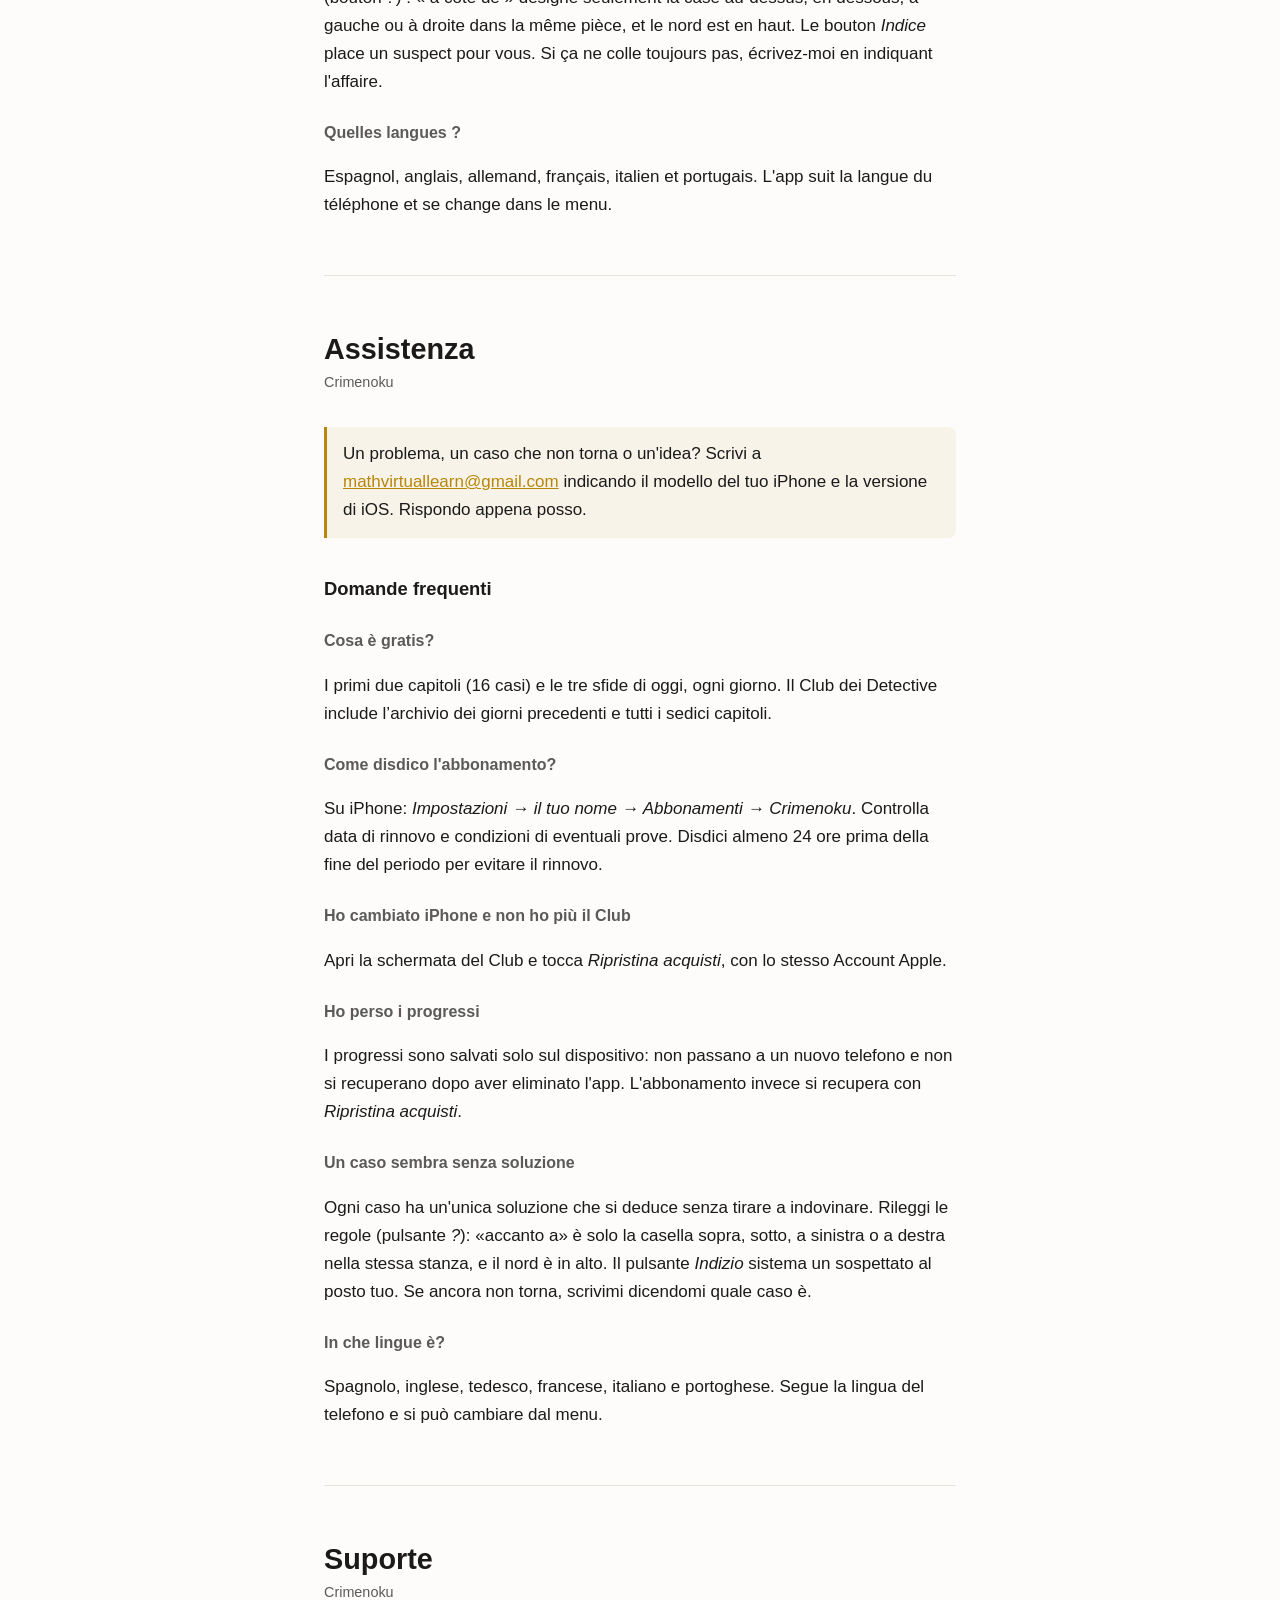
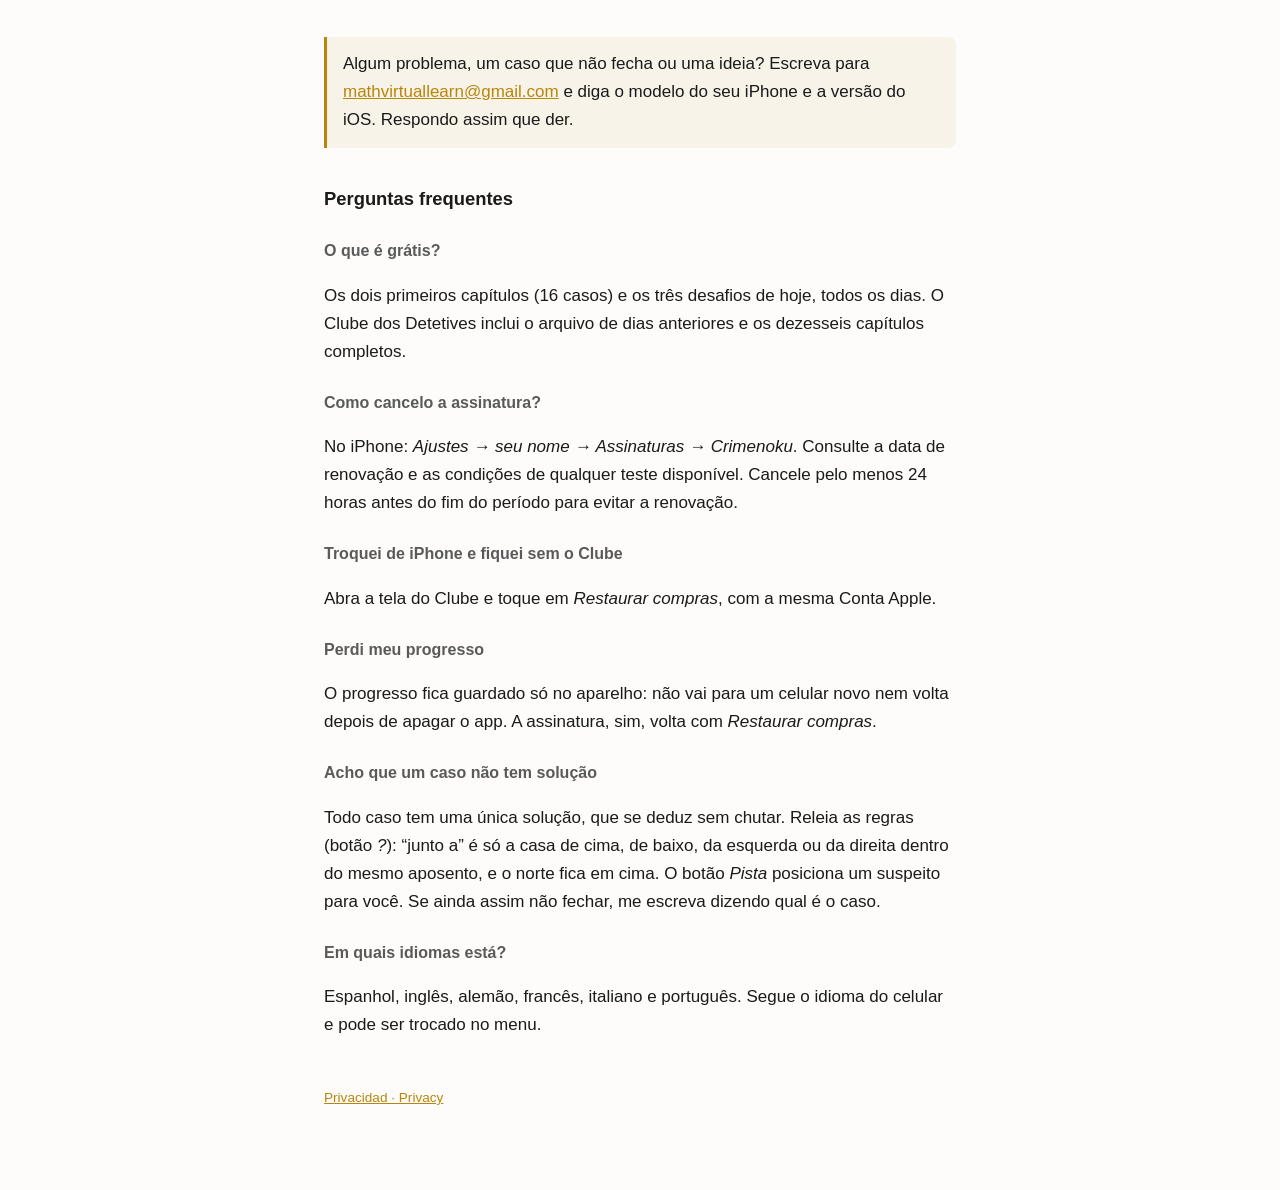
==== commit 5a8f9095: "Update privacy and support for optional detective rankings" ====
--- a/support.html
+++ b/support.html
@@ -18,11 +18,9 @@
 cuanto puedo.</p>
 <h2>Preguntas frecuentes</h2>
 <h3>¿Qué es gratis?</h3>
-<p>Los dos primeros capítulos (16 casos) y los tres casos del día de los lunes. El Club de Detectives
-desbloquea los casos de cada día, el archivo de días anteriores y los siete capítulos.</p>
+<p>Los dos primeros capítulos (16 casos) y los tres retos de hoy, todos los días. El Club de Detectives incluye el archivo de días anteriores y los dieciséis capítulos completos.</p>
 <h3>¿Cómo cancelo la suscripción?</h3>
-<p>En el iPhone: <em>Ajustes → tu nombre → Suscripciones → Crimenoku</em>. Si cancelas durante la
-prueba gratuita de 7 días, no se cobra nada.</p>
+<p>En el iPhone: <em>Ajustes → tu nombre → Suscripciones → Crimenoku</em>. Consulta allí la fecha de renovación y las condiciones de cualquier prueba disponible. Cancela al menos 24 horas antes del final del periodo para evitar la renovación.</p>
 <h3>He cambiado de iPhone y no tengo el Club</h3>
 <p>Entra en la pantalla del Club y pulsa <em>Restaurar compras</em>, con la misma cuenta de Apple.</p>
 <h3>He perdido mi progreso</h3>
@@ -46,11 +44,9 @@
 soon as I can.</p>
 <h2>FAQ</h2>
 <h3>What's free?</h3>
-<p>The first two chapters (16 cases) and the three Monday daily cases. The Detective Club unlocks every
-daily case, the archive of past days and all seven chapters.</p>
+<p>The first two chapters (16 cases) and today’s three challenges, every day. The Detective Club includes the archive of previous days and all sixteen chapters.</p>
 <h3>How do I cancel the subscription?</h3>
-<p>On your iPhone: <em>Settings → your name → Subscriptions → Crimenoku</em>. If you cancel during
-the 7-day free trial, you won't be charged.</p>
+<p>On iPhone: <em>Settings → your name → Subscriptions → Crimenoku</em>. Check the renewal date and terms of any available trial there. Cancel at least 24 hours before the period ends to avoid renewal.</p>
 <h3>I switched iPhones and lost the Club</h3>
 <p>Open the Club screen and tap <em>Restore purchases</em>, using the same Apple Account.</p>
 <h3>I lost my progress</h3>
@@ -74,11 +70,9 @@
 antworte, so schnell ich kann.</p>
 <h2>Häufige Fragen</h2>
 <h3>Was ist kostenlos?</h3>
-<p>Die ersten zwei Kapitel (16 Fälle) und die drei Fälle des Tages am Montag. Der Detektivclub schaltet
-alle Fälle des Tages, das Archiv vergangener Tage und alle sieben Kapitel frei.</p>
+<p>Die ersten zwei Kapitel (16 Fälle) und die drei heutigen Herausforderungen, jeden Tag. Der Detektivclub umfasst das Archiv vergangener Tage und alle sechzehn Kapitel.</p>
 <h3>Wie kündige ich das Abo?</h3>
-<p>Auf dem iPhone: <em>Einstellungen → dein Name → Abonnements → Crimenoku</em>. Kündigst du während
-der 7-tägigen Gratisphase, wird nichts berechnet.</p>
+<p>Auf dem iPhone: <em>Einstellungen → dein Name → Abonnements → Crimenoku</em>. Dort findest du Verlängerungsdatum und Bedingungen einer verfügbaren Testphase. Kündige mindestens 24 Stunden vor Ablauf, um eine Verlängerung zu vermeiden.</p>
 <h3>Neues iPhone, aber kein Club</h3>
 <p>Öffne die Club-Seite und tippe auf <em>Käufe wiederherstellen</em> – mit demselben Apple Account.</p>
 <h3>Mein Fortschritt ist weg</h3>
@@ -103,11 +97,9 @@
 réponds dès que possible.</p>
 <h2>Questions fréquentes</h2>
 <h3>Qu'est-ce qui est gratuit ?</h3>
-<p>Les deux premiers chapitres (16 affaires) et les trois affaires du jour du lundi. Le Club des Détectives
-débloque les affaires de chaque jour, les archives des jours passés et les sept chapitres.</p>
+<p>Les deux premiers chapitres (16 enquêtes) et les trois défis du jour, chaque jour. Le Club des Détectives comprend les archives des jours précédents et les seize chapitres complets.</p>
 <h3>Comment résilier l'abonnement ?</h3>
-<p>Sur l'iPhone : <em>Réglages → votre nom → Abonnements → Crimenoku</em>. Si vous résiliez pendant
-l'essai gratuit de 7 jours, rien n'est facturé.</p>
+<p>Sur iPhone : <em>Réglages → votre nom → Abonnements → Crimenoku</em>. Consultez la date de renouvellement et les conditions d’un éventuel essai. Résiliez au moins 24 heures avant la fin de la période pour éviter le renouvellement.</p>
 <h3>J'ai changé d'iPhone et je n'ai plus le Club</h3>
 <p>Ouvrez l'écran du Club et touchez <em>Restaurer les achats</em>, avec le même compte Apple.</p>
 <h3>J'ai perdu ma progression</h3>
@@ -132,11 +124,9 @@
 Rispondo appena posso.</p>
 <h2>Domande frequenti</h2>
 <h3>Cosa è gratis?</h3>
-<p>I primi due capitoli (16 casi) e i tre casi del giorno del lunedì. Il Club dei Detective sblocca i
-casi di ogni giorno, l'archivio dei giorni passati e tutti e sette i capitoli.</p>
+<p>I primi due capitoli (16 casi) e le tre sfide di oggi, ogni giorno. Il Club dei Detective include l’archivio dei giorni precedenti e tutti i sedici capitoli.</p>
 <h3>Come disdico l'abbonamento?</h3>
-<p>Sull'iPhone: <em>Impostazioni → il tuo nome → Abbonamenti → Crimenoku</em>. Se disdici durante la
-prova gratuita di 7 giorni, non paghi nulla.</p>
+<p>Su iPhone: <em>Impostazioni → il tuo nome → Abbonamenti → Crimenoku</em>. Controlla data di rinnovo e condizioni di eventuali prove. Disdici almeno 24 ore prima della fine del periodo per evitare il rinnovo.</p>
 <h3>Ho cambiato iPhone e non ho più il Club</h3>
 <p>Apri la schermata del Club e tocca <em>Ripristina acquisti</em>, con lo stesso Account Apple.</p>
 <h3>Ho perso i progressi</h3>
@@ -160,11 +150,9 @@
 assim que der.</p>
 <h2>Perguntas frequentes</h2>
 <h3>O que é grátis?</h3>
-<p>Os dois primeiros capítulos (16 casos) e os três casos do dia das segundas-feiras. O Clube dos
-Detetives libera os casos de todos os dias, o arquivo dos dias anteriores e os sete capítulos.</p>
+<p>Os dois primeiros capítulos (16 casos) e os três desafios de hoje, todos os dias. O Clube dos Detetives inclui o arquivo de dias anteriores e os dezesseis capítulos completos.</p>
 <h3>Como cancelo a assinatura?</h3>
-<p>No iPhone: <em>Ajustes → seu nome → Assinaturas → Crimenoku</em>. Se cancelar durante o teste
-grátis de 7 dias, nada é cobrado.</p>
+<p>No iPhone: <em>Ajustes → seu nome → Assinaturas → Crimenoku</em>. Consulte a data de renovação e as condições de qualquer teste disponível. Cancele pelo menos 24 horas antes do fim do período para evitar a renovação.</p>
 <h3>Troquei de iPhone e fiquei sem o Clube</h3>
 <p>Abra a tela do Clube e toque em <em>Restaurar compras</em>, com a mesma Conta Apple.</p>
 <h3>Perdi meu progresso</h3>
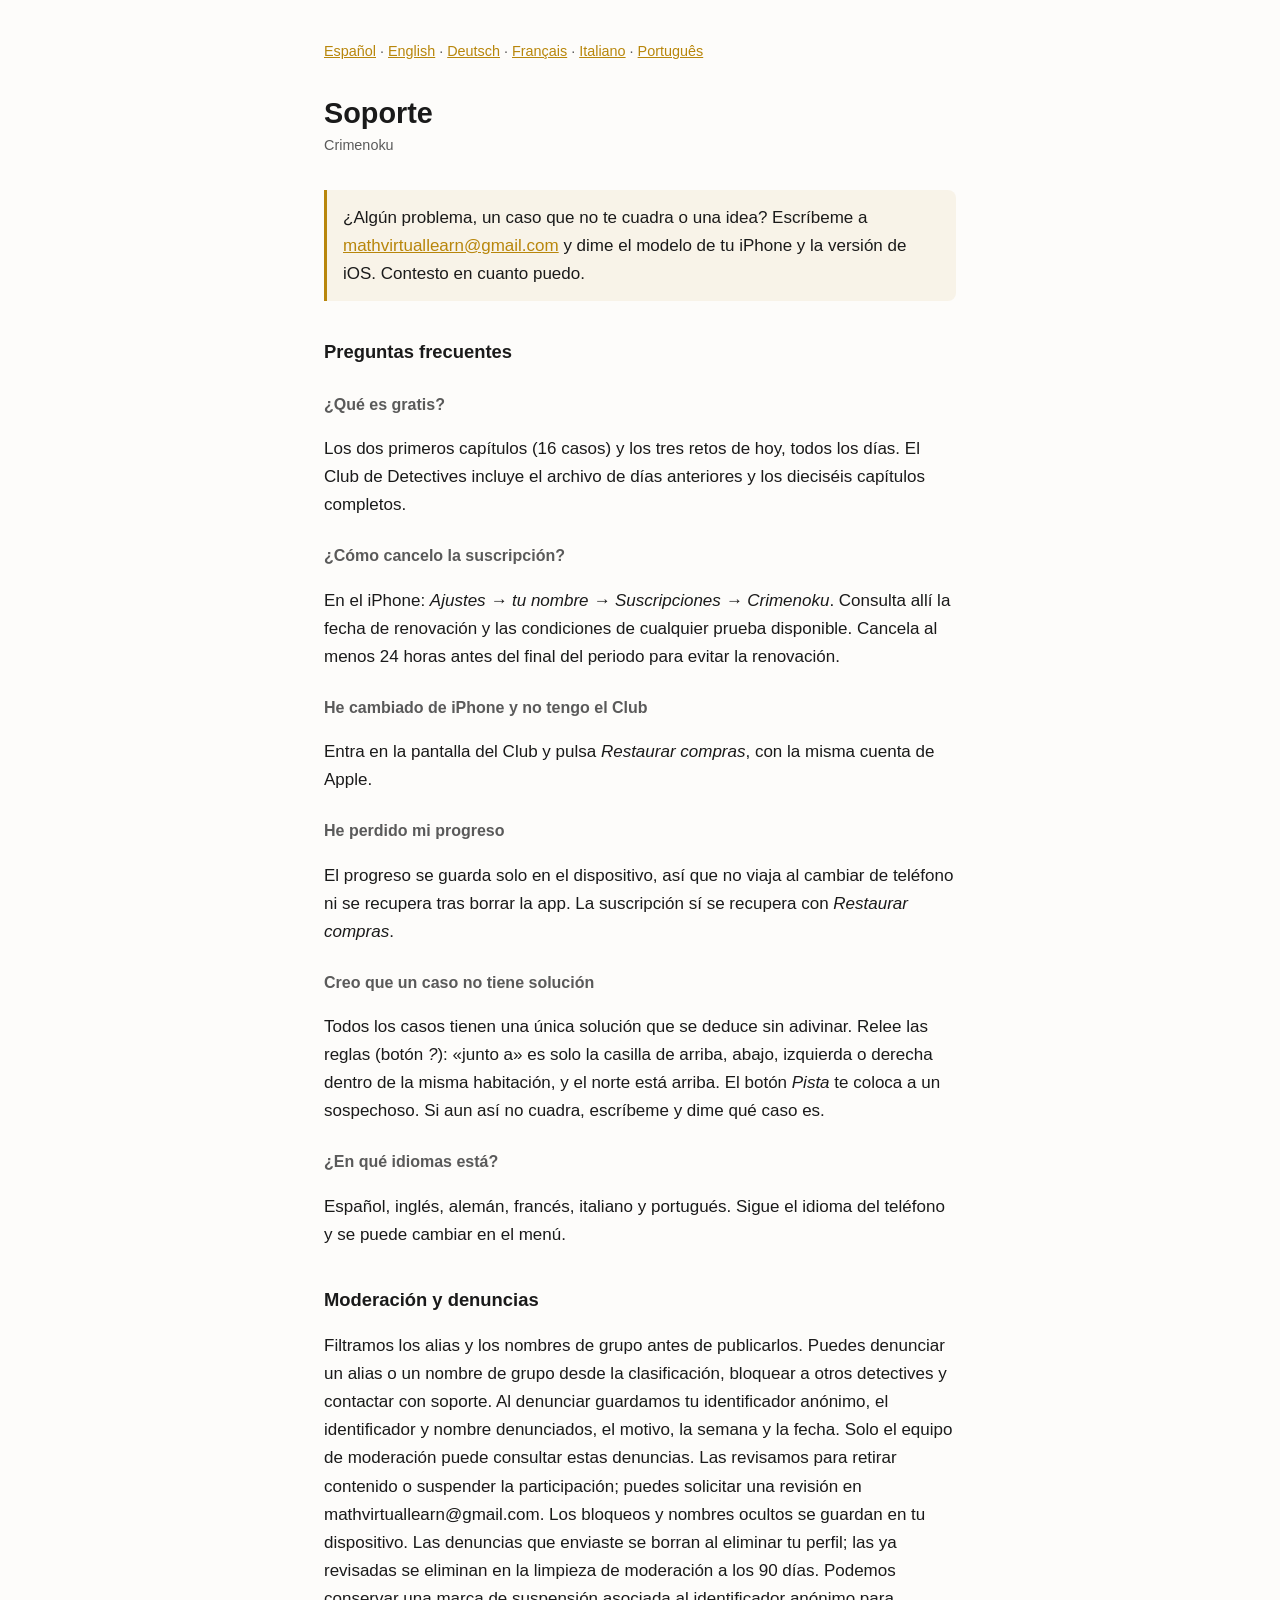
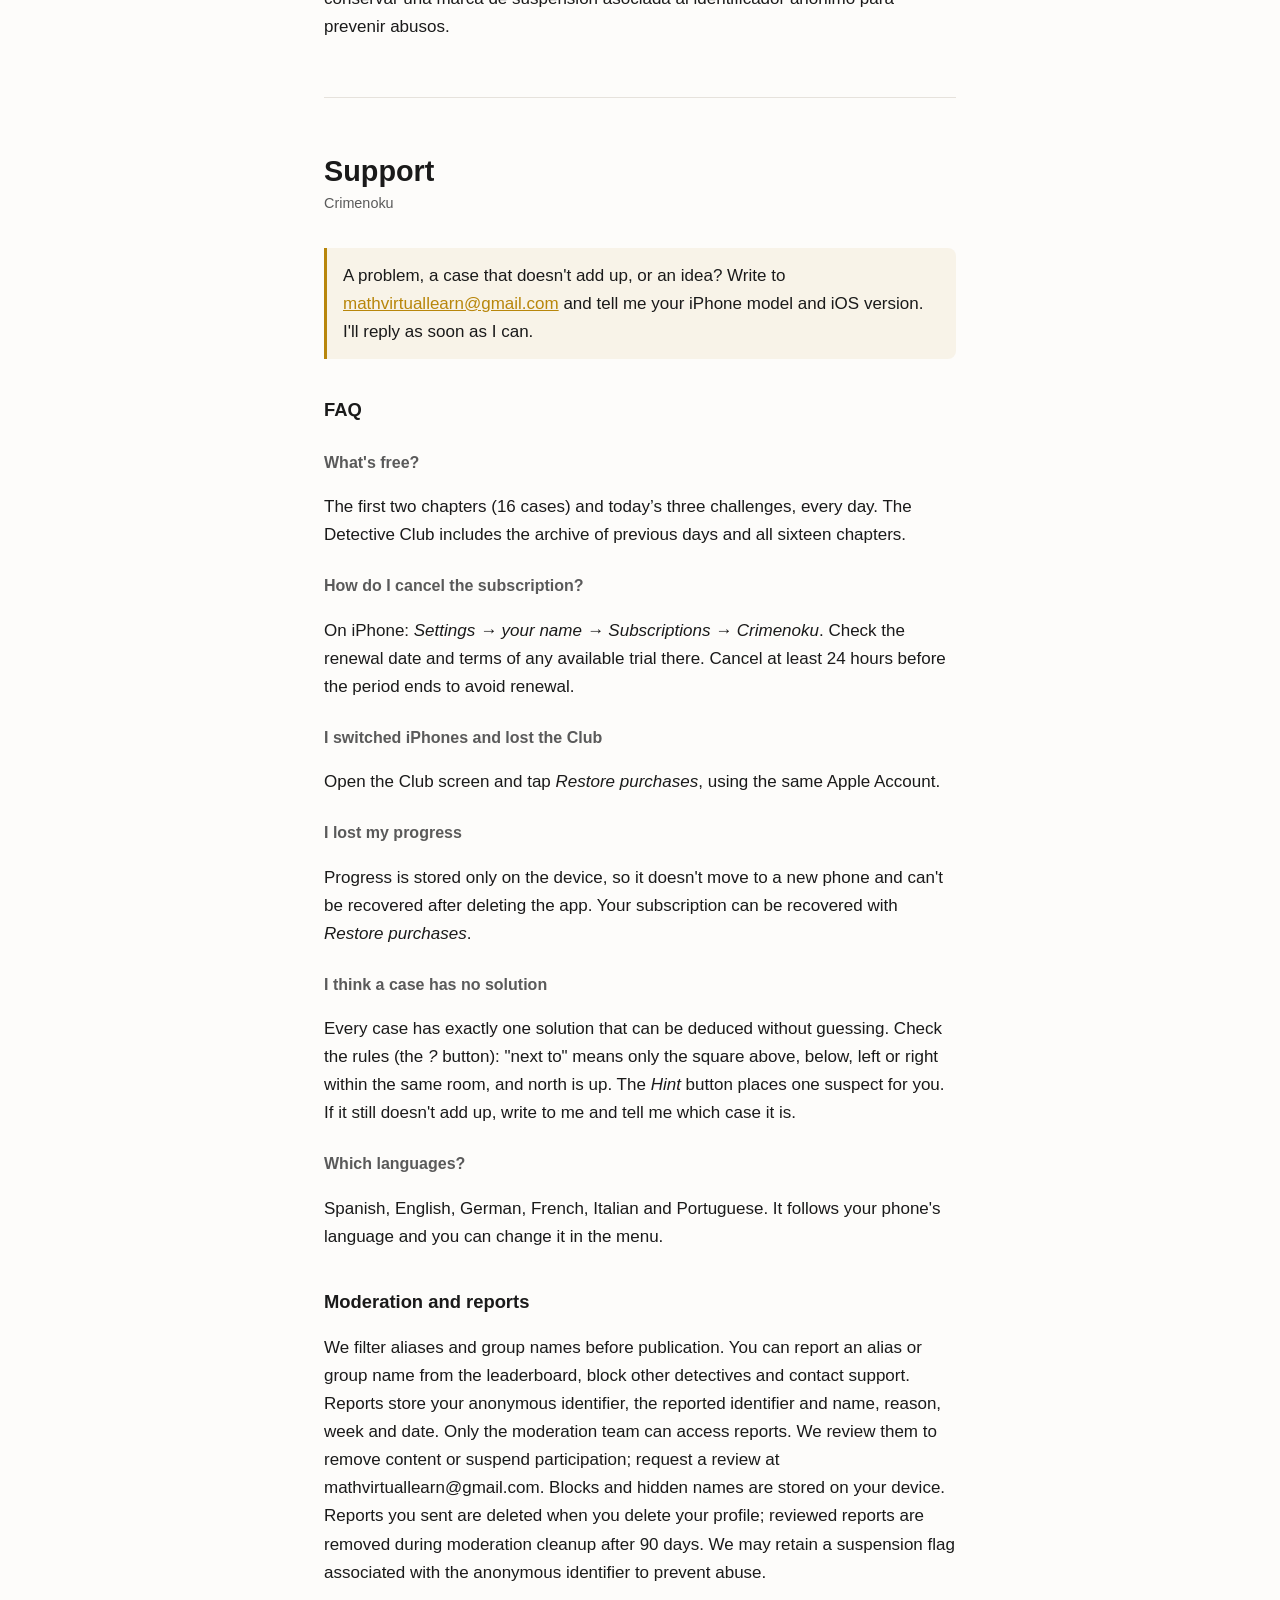
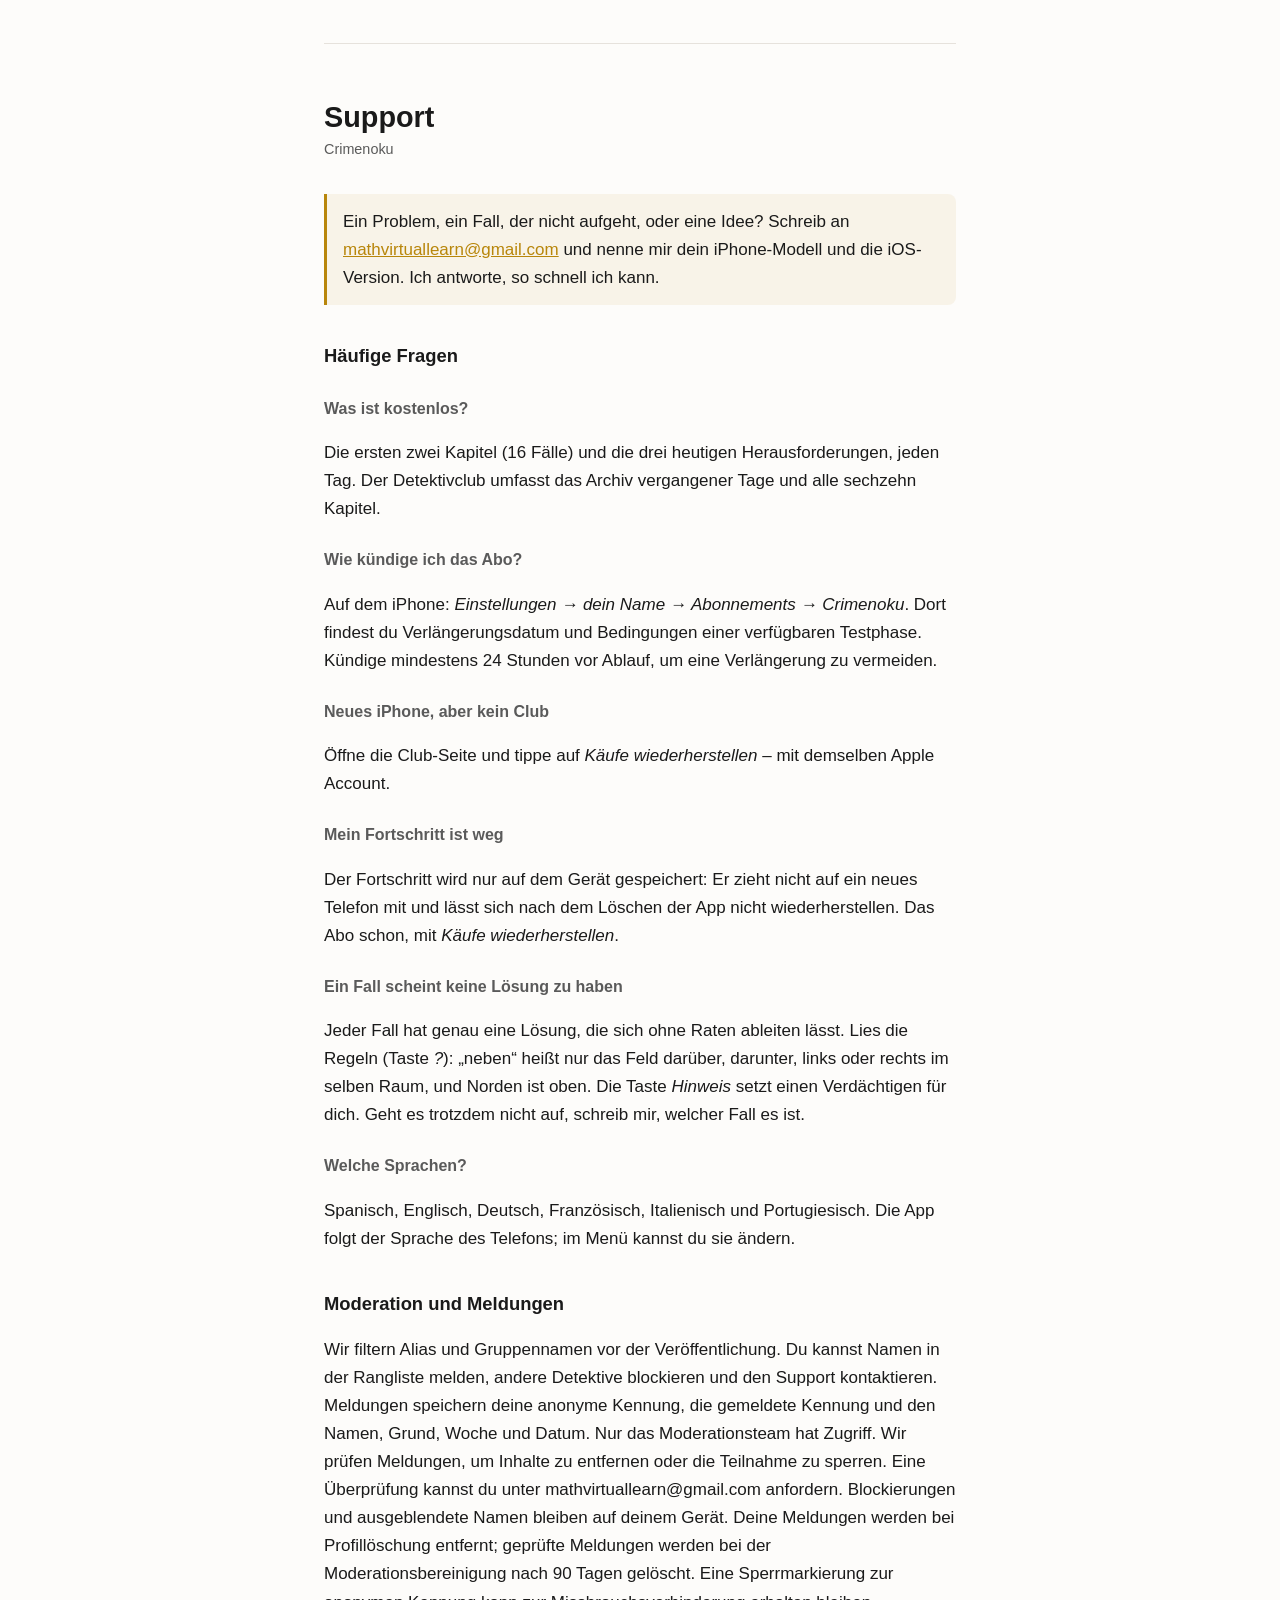
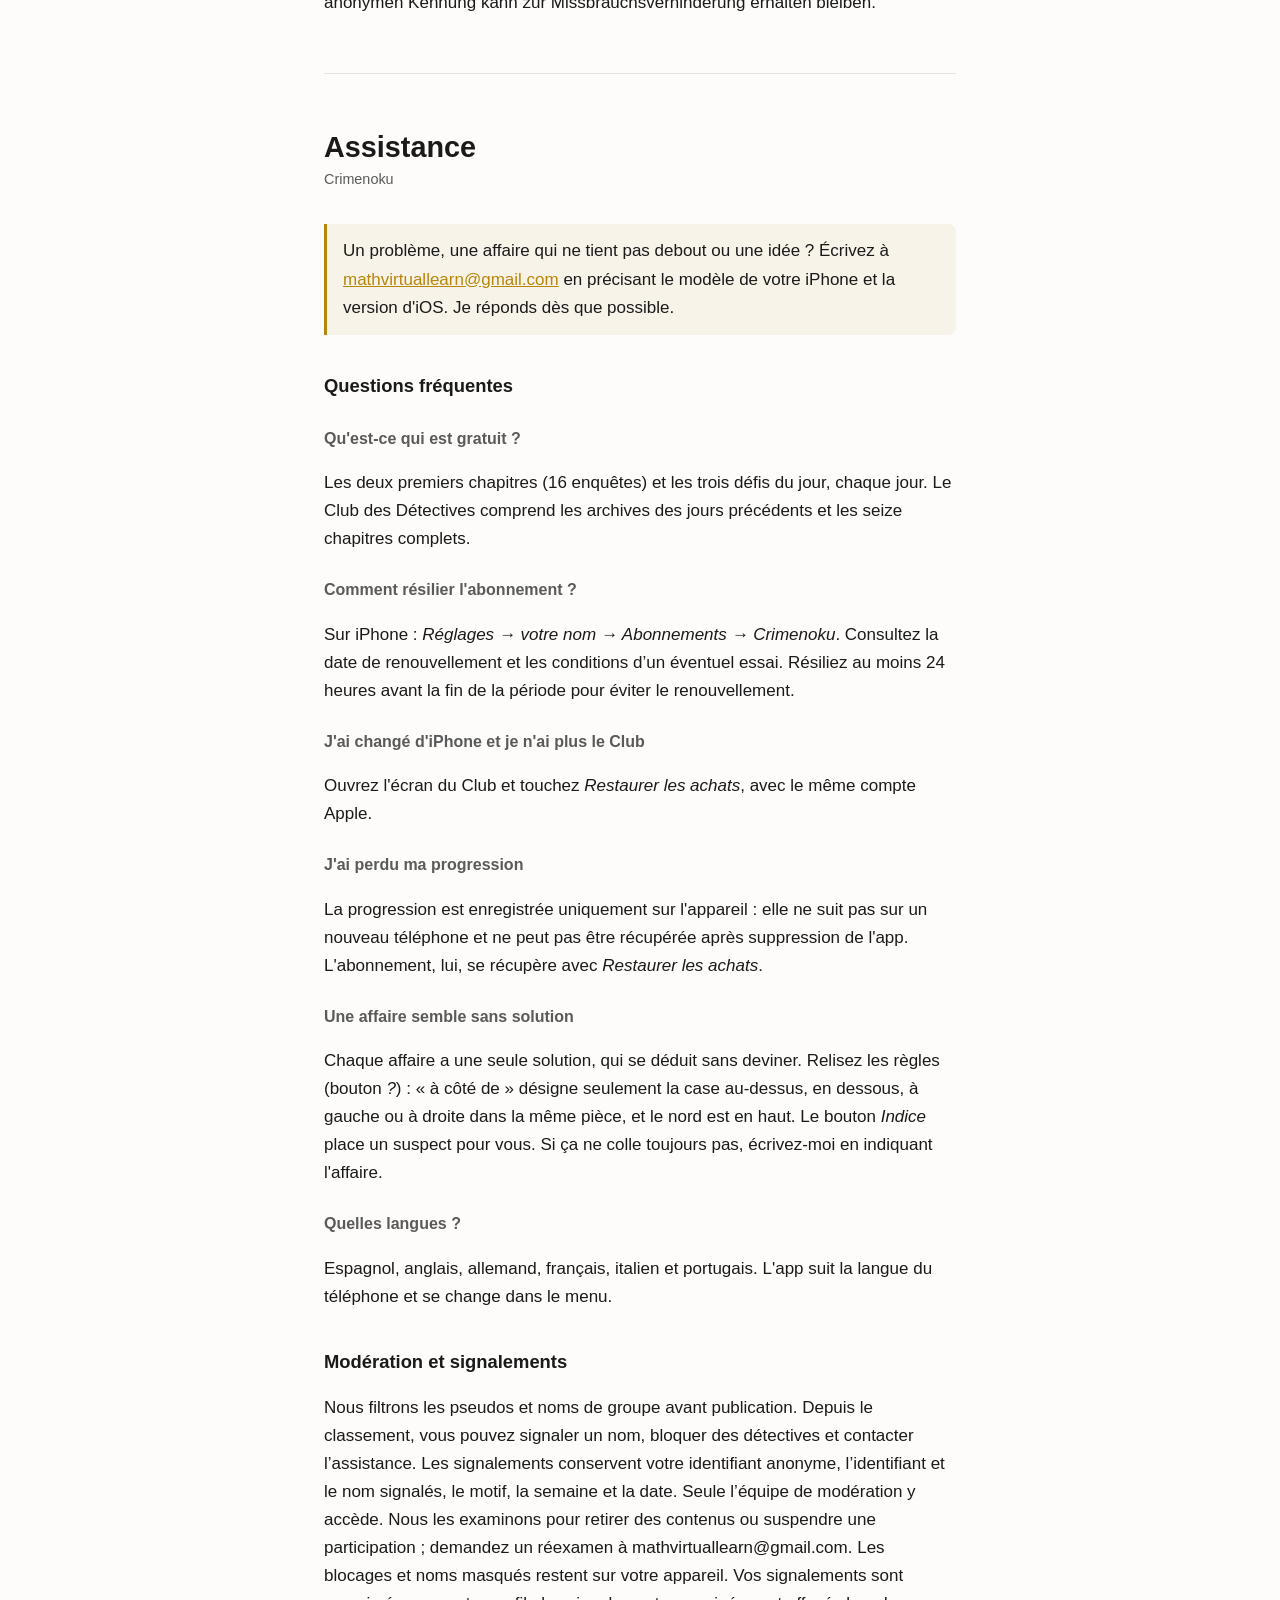
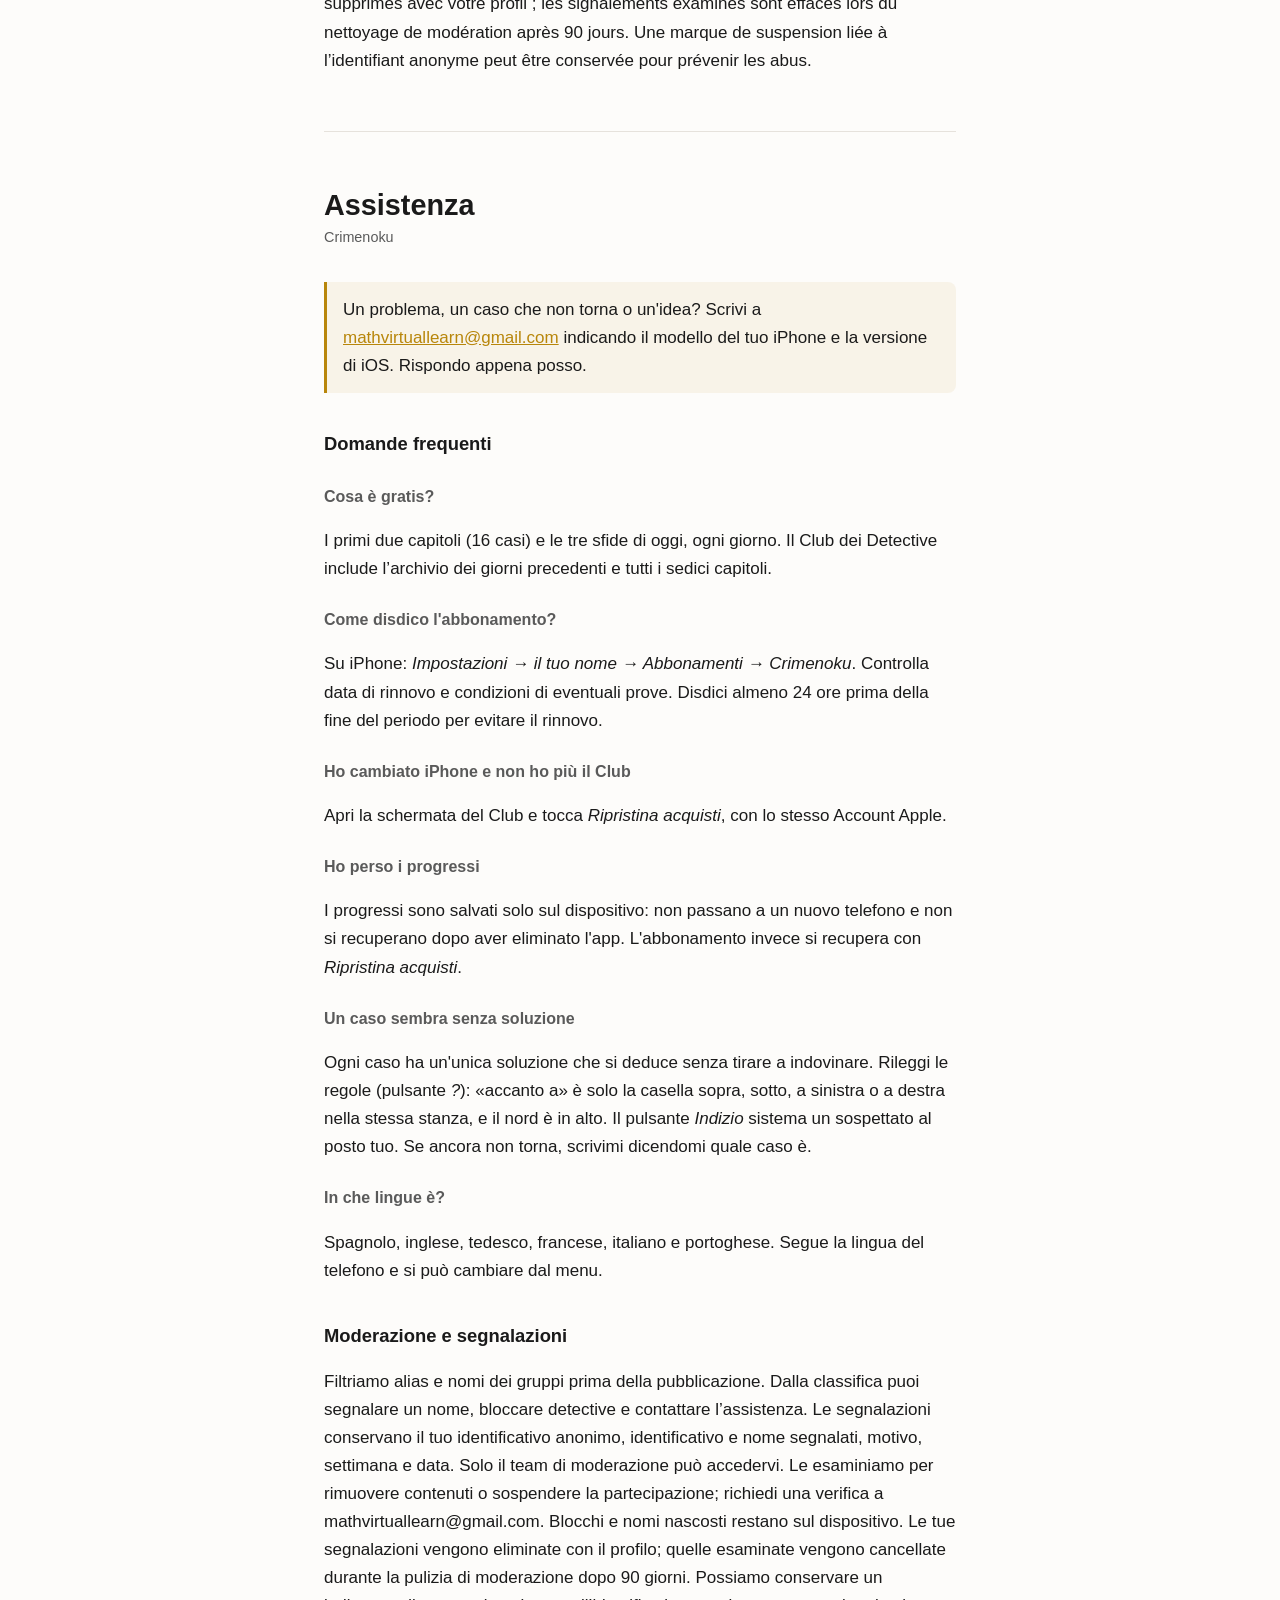
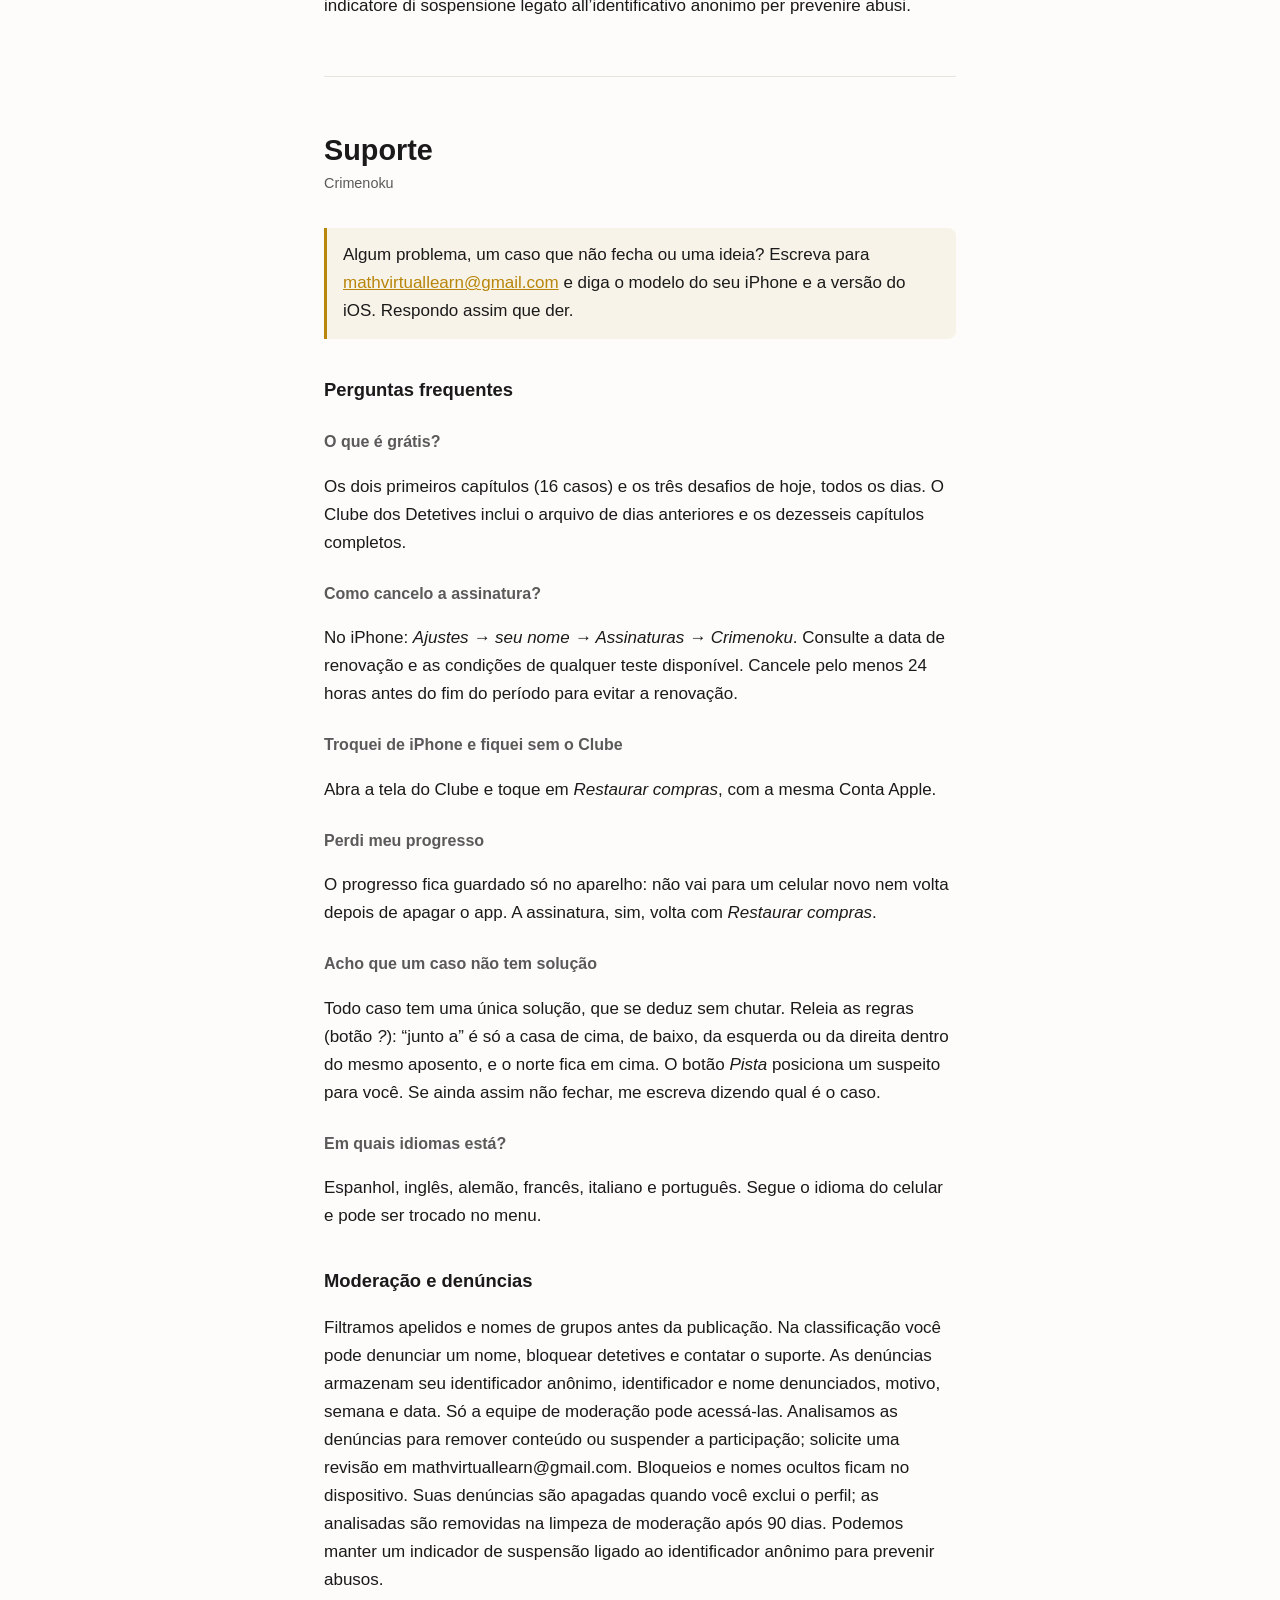
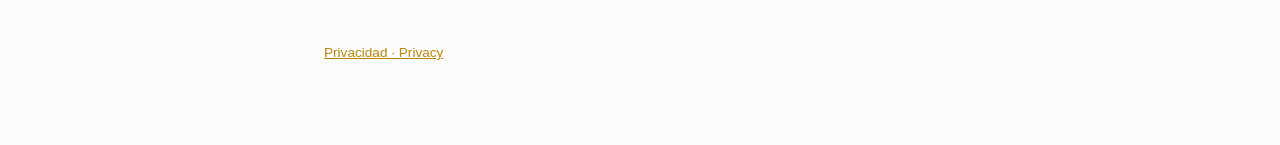
==== commit be828f2c: "Explica denuncias, bloqueo y moderación del ranking" ====
--- a/support.html
+++ b/support.html
@@ -33,7 +33,8 @@
 cuadra, escríbeme y dime qué caso es.</p>
 <h3>¿En qué idiomas está?</h3>
 <p>Español, inglés, alemán, francés, italiano y portugués. Sigue el idioma del teléfono y se puede
-cambiar en el menú.</p>
+cambiar en el menú.</p><h2>Moderación y denuncias</h2><p>Filtramos los alias y los nombres de grupo antes de publicarlos. Puedes denunciar un alias o un nombre de grupo desde la clasificación, bloquear a otros detectives y contactar con soporte. Al denunciar guardamos tu identificador anónimo, el identificador y nombre denunciados, el motivo, la semana y la fecha. Solo el equipo de moderación puede consultar estas denuncias. Las revisamos para retirar contenido o suspender la participación; puedes solicitar una revisión en mathvirtuallearn@gmail.com. Los bloqueos y nombres ocultos se guardan en tu dispositivo. Las denuncias que enviaste se borran al eliminar tu perfil; las ya revisadas se eliminan en la limpieza de moderación a los 90 días. Podemos conservar una marca de suspensión asociada al identificador anónimo para prevenir abusos.</p>
+
 </section>
 <hr>
 <section id="en" lang="en">
@@ -59,7 +60,8 @@
 write to me and tell me which case it is.</p>
 <h3>Which languages?</h3>
 <p>Spanish, English, German, French, Italian and Portuguese. It follows your phone's language and
-you can change it in the menu.</p>
+you can change it in the menu.</p><h2>Moderation and reports</h2><p>We filter aliases and group names before publication. You can report an alias or group name from the leaderboard, block other detectives and contact support. Reports store your anonymous identifier, the reported identifier and name, reason, week and date. Only the moderation team can access reports. We review them to remove content or suspend participation; request a review at mathvirtuallearn@gmail.com. Blocks and hidden names are stored on your device. Reports you sent are deleted when you delete your profile; reviewed reports are removed during moderation cleanup after 90 days. We may retain a suspension flag associated with the anonymous identifier to prevent abuse.</p>
+
 </section>
 <hr>
 <section id="de" lang="de">
@@ -86,7 +88,8 @@
 auf, schreib mir, welcher Fall es ist.</p>
 <h3>Welche Sprachen?</h3>
 <p>Spanisch, Englisch, Deutsch, Französisch, Italienisch und Portugiesisch. Die App folgt der Sprache
-des Telefons; im Menü kannst du sie ändern.</p>
+des Telefons; im Menü kannst du sie ändern.</p><h2>Moderation und Meldungen</h2><p>Wir filtern Alias und Gruppennamen vor der Veröffentlichung. Du kannst Namen in der Rangliste melden, andere Detektive blockieren und den Support kontaktieren. Meldungen speichern deine anonyme Kennung, die gemeldete Kennung und den Namen, Grund, Woche und Datum. Nur das Moderationsteam hat Zugriff. Wir prüfen Meldungen, um Inhalte zu entfernen oder die Teilnahme zu sperren. Eine Überprüfung kannst du unter mathvirtuallearn@gmail.com anfordern. Blockierungen und ausgeblendete Namen bleiben auf deinem Gerät. Deine Meldungen werden bei Profillöschung entfernt; geprüfte Meldungen werden bei der Moderationsbereinigung nach 90 Tagen gelöscht. Eine Sperrmarkierung zur anonymen Kennung kann zur Missbrauchsverhinderung erhalten bleiben.</p>
+
 </section>
 <hr>
 <section id="fr" lang="fr">
@@ -113,7 +116,8 @@
 colle toujours pas, écrivez-moi en indiquant l'affaire.</p>
 <h3>Quelles langues ?</h3>
 <p>Espagnol, anglais, allemand, français, italien et portugais. L'app suit la langue du téléphone et
-se change dans le menu.</p>
+se change dans le menu.</p><h2>Modération et signalements</h2><p>Nous filtrons les pseudos et noms de groupe avant publication. Depuis le classement, vous pouvez signaler un nom, bloquer des détectives et contacter l’assistance. Les signalements conservent votre identifiant anonyme, l’identifiant et le nom signalés, le motif, la semaine et la date. Seule l’équipe de modération y accède. Nous les examinons pour retirer des contenus ou suspendre une participation ; demandez un réexamen à mathvirtuallearn@gmail.com. Les blocages et noms masqués restent sur votre appareil. Vos signalements sont supprimés avec votre profil ; les signalements examinés sont effacés lors du nettoyage de modération après 90 jours. Une marque de suspension liée à l’identifiant anonyme peut être conservée pour prévenir les abus.</p>
+
 </section>
 <hr>
 <section id="it" lang="it">
@@ -139,7 +143,8 @@
 ancora non torna, scrivimi dicendomi quale caso è.</p>
 <h3>In che lingue è?</h3>
 <p>Spagnolo, inglese, tedesco, francese, italiano e portoghese. Segue la lingua del telefono e si
-può cambiare dal menu.</p>
+può cambiare dal menu.</p><h2>Moderazione e segnalazioni</h2><p>Filtriamo alias e nomi dei gruppi prima della pubblicazione. Dalla classifica puoi segnalare un nome, bloccare detective e contattare l’assistenza. Le segnalazioni conservano il tuo identificativo anonimo, identificativo e nome segnalati, motivo, settimana e data. Solo il team di moderazione può accedervi. Le esaminiamo per rimuovere contenuti o sospendere la partecipazione; richiedi una verifica a mathvirtuallearn@gmail.com. Blocchi e nomi nascosti restano sul dispositivo. Le tue segnalazioni vengono eliminate con il profilo; quelle esaminate vengono cancellate durante la pulizia di moderazione dopo 90 giorni. Possiamo conservare un indicatore di sospensione legato all’identificativo anonimo per prevenire abusi.</p>
+
 </section>
 <hr>
 <section id="pt-BR" lang="pt-BR">
@@ -165,7 +170,8 @@
 fechar, me escreva dizendo qual é o caso.</p>
 <h3>Em quais idiomas está?</h3>
 <p>Espanhol, inglês, alemão, francês, italiano e português. Segue o idioma do celular e pode ser
-trocado no menu.</p>
+trocado no menu.</p><h2>Moderação e denúncias</h2><p>Filtramos apelidos e nomes de grupos antes da publicação. Na classificação você pode denunciar um nome, bloquear detetives e contatar o suporte. As denúncias armazenam seu identificador anônimo, identificador e nome denunciados, motivo, semana e data. Só a equipe de moderação pode acessá-las. Analisamos as denúncias para remover conteúdo ou suspender a participação; solicite uma revisão em mathvirtuallearn@gmail.com. Bloqueios e nomes ocultos ficam no dispositivo. Suas denúncias são apagadas quando você exclui o perfil; as analisadas são removidas na limpeza de moderação após 90 dias. Podemos manter um indicador de suspensão ligado ao identificador anônimo para prevenir abusos.</p>
+
 </section>
 
 <footer><a href="index.html">Privacidad · Privacy</a></footer>
